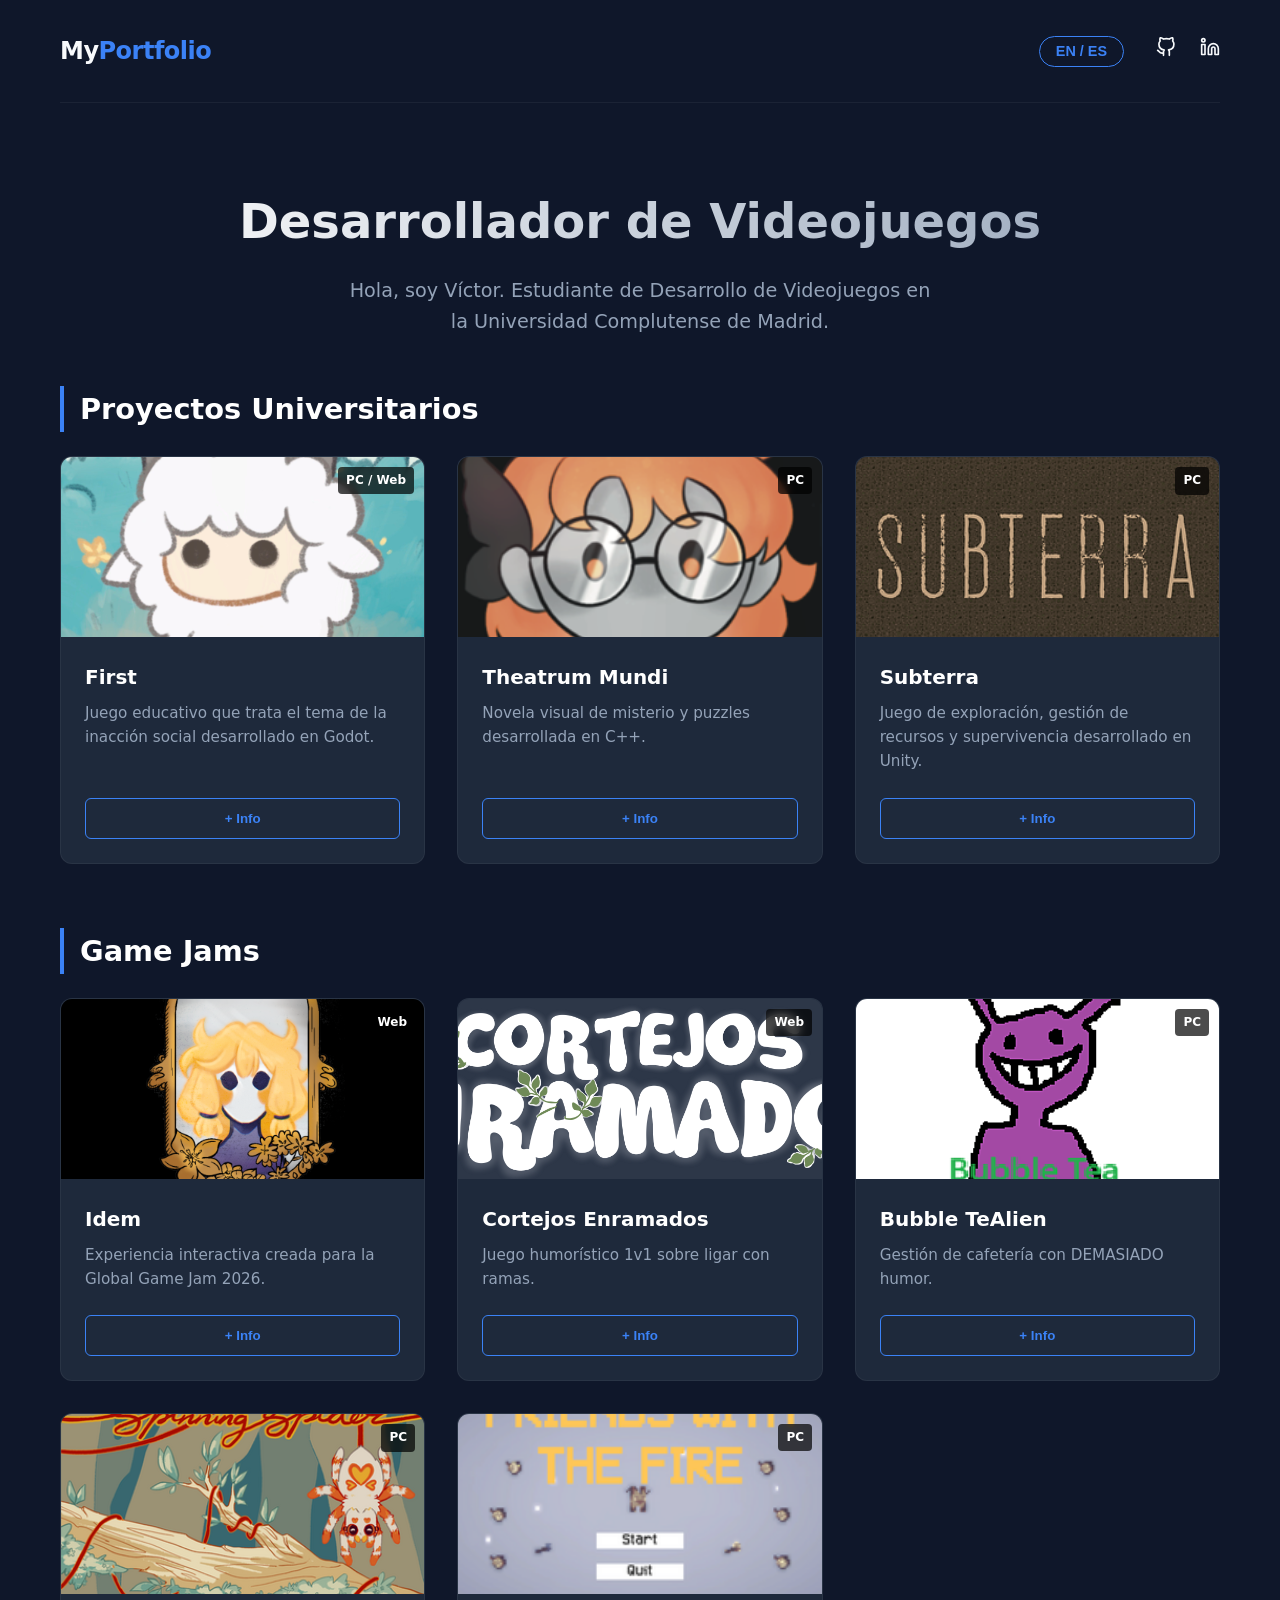
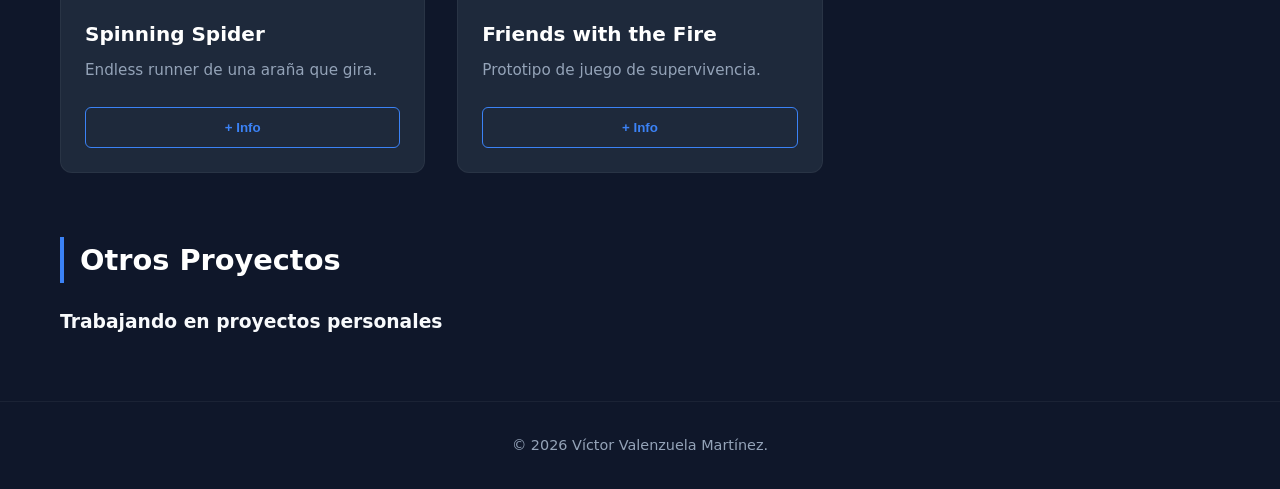
==== index.html @ 252f346c "Añadido Idem" ====
<!DOCTYPE html>
<html lang="es">
  <head>
    <meta charset="UTF-8" />
    <meta name="viewport" content="width=device-width, initial-scale=1.0" />
    <title>DevPortfolio | Mis Videojuegos</title>

    <link rel="stylesheet" href="style.css" />
  </head>
  <body>
    <div class="container">
      <!--Header-->
      <header>
        <div class="logo">My<span>Portfolio</span></div>
        <div class="header-actions">
          <button id="lang-toggle" class="lang-btn">
            <span class="lang-es">EN / <strong>ES</strong></span>
            <span class="lang-en hidden"><strong>EN</strong> / ES</span>
          </button>
          <nav class="social-links">
            <a
              href="https://github.com/imVictorVM"
              aria-label="GitHub"
              target="_blank"
            >
              <svg class="icon" viewBox="0 0 24 24">
                <path
                  d="M9 19c-5 1.5-5-2.5-7-3m14 6v-3.87a3.37 3.37 0 0 0-.94-2.61c3.14-.35 6.44-1.54 6.44-7A5.44 5.44 0 0 0 20 4.77 5.07 5.07 0 0 0 19.91 1S18.73.65 16 2.48a13.38 13.38 0 0 0-7 0C6.27.65 5.09 1 5.09 1A5.07 5.07 0 0 0 5 4.77a5.44 5.44 0 0 0-1.5 3.78c0 5.42 3.3 6.61 6.44 7A3.37 3.37 0 0 0 9 18.13V22"
                ></path>
              </svg>
            </a>
            <a href="https://www.linkedin.com/in/victor-v-m" aria-label="LinkedIn" target="_blank">
              <svg class="icon" viewBox="0 0 24 24">
                <path
                  d="M16 8a6 6 0 0 1 6 6v7h-4v-7a2 2 0 0 0-2-2 2 2 0 0 0-2 2v7h-4v-7a6 6 0 0 1 6-6z"
                ></path>
                <rect x="2" y="9" width="4" height="12"></rect>
                <circle cx="4" cy="4" r="2"></circle>
              </svg>
            </a>
          </nav>
        </div>
      </header>

      <!--Intro Section-->
      <section class="intro">
        <h1 class="lang-es">Desarrollador de Videojuegos</h1>
        <h1 class="lang-en hidden">Videogame Developer</h1>
        <p class="lang-es">
          Hola, soy Víctor. Estudiante de Desarrollo de Videojuegos en la
          Universidad Complutense de Madrid.
        </p>
        <p class="lang-en hidden">
          Hi, I'm Victor. I'm a Game Development student at Complutense
          University of Madrid.
        </p>
      </section>

      <!--CATEGORÍA: PROYECTOS UNIVERSITARIOS-->
      <section class="category-section">
        <h2 class="section-title lang-es">Proyectos Universitarios</h2>
        <h2 class="section-title lang-en hidden">University Projects</h2>

        <div class="games-grid">
          <!--First-->
          <article class="game-card">
            <div
              class="game-image"
              style="background-image: url('img/First.png')"
            >
              <span class="platform-badge">PC / Web</span>
            </div>
            <div class="game-content">
              <h3 class="game-title">First</h3>
              <p class="game-short-desc lang-es">
                Juego educativo que trata el tema de la inacción social desarrollado en Godot.
              </p>
              <p class="game-short-desc lang-en hidden">
                Educational game that deals with the topic of social inaction developed in Godot.
              </p>

              <button class="details-btn" onclick="openModal(this)">
                <span class="lang-es">+ Info</span>
                <span class="lang-en hidden">+ Info</span>
              </button>

              <div class="hidden-data">
                <div class="data-desc-es">
                  Desarrollado para la asignatura optativa Juegos Serios del grado de desarrollo de videojuegos de la UCM.<br />
                  En este juego de simulación tendrás que tomar decisiones que afectarán a la historia, a los personajes que te rodean y a ti mismo.
                </div>
                <div class="data-desc-en">
                  Developed for the optional Serious Games course of the videogame development degree at UCM.<br />
                  In this simulation game, you'll have to make decisions that will affect the story, the characters around you and yourself.
                </div>
                <div class="data-role-es">
                  <strong>Mi Rol:</strong> Programación y desarrollo general del juego. Composición y producción de los temas musicales del juego.
                </div>
                <div class="data-role-en">
                  <strong>My Role:</strong> Programming and general game development. Composition and production of the game's musical themes.
                </div>
                <div class="data-tech">GDScript / Godot</div>
                <div class="data-link">https://imvictorvm.itch.io/first</div>
                <div class="data-img">img/First.png</div>
              </div>
            </div>
          </article>

          <!--Theatrum Mundi-->
          <article class="game-card">
            <div
              class="game-image"
              style="background-image: url('img/TheatrumMundi.png')"
            >
              <span class="platform-badge">PC</span>
            </div>
            <div class="game-content">
              <h3 class="game-title">Theatrum Mundi</h3>
              <p class="game-short-desc lang-es">
                Novela visual de misterio y puzzles desarrollada en C++.
              </p>
              <p class="game-short-desc lang-en hidden">
                Visual novel mystery and puzzle game developed in C++.
              </p>

              <button class="details-btn" onclick="openModal(this)">
                <span class="lang-es">+ Info</span>
                <span class="lang-en hidden">+ Info</span>
              </button>

              <div class="hidden-data">
                <div class="data-desc-es">
                  Desarrollado para la asignatura Proyecto 2 del grado de
                  desarrollo de videojuegos de la UCM.<br />
                  En este juego estilo novela visual tendrás que resolver
                  puzzles para descubrir la verdad detrás de posibles
                  asesinatos.
                </div>
                <div class="data-desc-en">
                  Developed for the Project 2 course of the videogame
                  development degree at UCM.<br />
                  In this visual novel-style game, you'll have to solve puzzles
                  to uncover the truth behind possible murders.
                </div>
                <div class="data-role-es">
                  <strong>Mi Rol:</strong> Participacion en el diseño del juego.
                  Desarrollo del tutorial e integración de puzzles en el juego.
                  Composición y producción de los temas musicales del menú
                  principal, la entresala y la tercera pantalla.
                </div>
                <div class="data-role-en">
                  <strong>My Role:</strong> Participation in game design.
                  Development of the tutorial and integration of puzzles into
                  the game. Composition and production of the musical themes for
                  the main menu, the foyer, and the third screen.
                </div>
                <div class="data-tech">C++ / SDL2</div>
                <div class="data-link">
                  https://imvictorvm.itch.io/theatrumundi
                </div>
                <div class="data-img">img/TheatrumMundi.png</div>
              </div>
            </div>
          </article>

          <!--Subterra-->
          <article class="game-card">
            <div
              class="game-image"
              style="background-image: url('img/Subterra.png')"
            >
              <span class="platform-badge">PC</span>
            </div>
            <div class="game-content">
              <h3 class="game-title">Subterra</h3>
              <p class="game-short-desc lang-es">
                Juego de exploración, gestión de recursos y supervivencia
                desarrollado en Unity.
              </p>
              <p class="game-short-desc lang-en hidden">
                Exploration, resource management and survival game developed in
                Unity.
              </p>

              <button class="details-btn" onclick="openModal(this)">
                <span class="lang-es">+ Info</span>
                <span class="lang-en hidden">+ Info</span>
              </button>

              <div class="hidden-data">
                <div class="data-desc-es">
                  Desarrollado para la asignatura Proyecto 1 del grado de
                  desarrollo de videojuegos de la UCM.<br />
                  En este juego de recolección de recursos y exploración
                  llevarás tu nave taladro hacia el centro del planeta, huyendo
                  de un peligroso micelio corrosivo.
                </div>
                <div class="data-desc-en">
                  Developed for the Project 1 course of the videogame
                  development degree at UCM.<br />
                  In this resource gathering and exploration game, you'll pilot
                  your drill ship to the planet's core, fleeing from a dangerous
                  corrosive mycelium.
                </div>
                <div class="data-role-es">
                  <strong>Mi Rol:</strong> Participacion en el diseño del juego.
                  Desarrollo de sistemas de trampas y sistema de UI. Escritura
                  de la historia. Composición y producción de los temas
                  musicales.
                </div>
                <div class="data-role-en">
                  <strong>My Role:</strong> Participation in game design.
                  Development of cheat systems and UI system. Story writing.
                  Composition and production of musical themes.
                </div>
                <div class="data-tech">C# / Unity</div>
                <div class="data-link">https://chichord.itch.io/subterra</div>
                <div class="data-img">img/Subterra.png</div>
              </div>
            </div>
          </article>
        </div>
      </section>

      <!--CATEGORÍA: GAME JAMS-->
      <section class="category-section">
        <h2 class="section-title lang-es">Game Jams</h2>
        <h2 class="section-title lang-en hidden">Game Jams</h2>

        <div class="games-grid">
          <!--Idem-->
          <article class="game-card">
            <div
              class="game-image"
              style="background-image: url('img/Idem.png')"
            >
              <span class="platform-badge">Web</span>
            </div>
            <div class="game-content">
              <h3 class="game-title">Idem</h3>
              <p class="game-short-desc lang-es">
                Experiencia interactiva creada para la Global Game Jam 2026.
              </p>
              <p class="game-short-desc lang-en hidden">
                Interactive experience created for the Global Game Jam 2026.
              </p>
              <button class="details-btn" onclick="openModal(this)">
                <span class="lang-es">+ Info</span>
                <span class="lang-en hidden">+ Info</span>
              </button>

              <div class="hidden-data">
                <div class="data-desc-es">
                  Juego desarrollado para la Global Game Jam 2026.<br />
                  Tema: Máscaras.<br />
                  Explora el tren. Conoce a los pasajeros. Descifra los mensajes. Aprende sobre ti.
                </div>
                <div class="data-desc-en">
                  Game developed for the Global Game Jam 2026.<br />
                  Theme: Masks.<br />
                  Explore the train. Meet the passengers. Decipher the messages. Learn about yourself.
                </div>
                <div class="data-role-es">
                  <strong>Mi Rol:</strong> Participación en el diseño del juego. Desarrollo de sistemas de movimiento entre vagones e interacción con objetos. Composición y producción de los temas musicales.
                </div>
                <div class="data-role-en">
                  <strong>My Role:</strong> Participation in game design. Development of movement systems between wagons and object interaction. Composition and production of musical themes.
                </div>
                <div class="data-tech">GDScript / Godot</div>
                <div class="data-link">
                  https://imvictorvm.itch.io/idem
                </div>
                <div class="data-img">img/Idem.png</div>
              </div>
            </div>
          </article>

          <!--Cortejos Enramados-->
          <article class="game-card">
            <div
              class="game-image"
              style="background-image: url('img/CortejosEnramados.png')"
            >
              <span class="platform-badge">Web</span>
            </div>
            <div class="game-content">
              <h3 class="game-title">Cortejos Enramados</h3>
              <p class="game-short-desc lang-es">
                Juego humorístico 1v1 sobre ligar con ramas.
              </p>
              <p class="game-short-desc lang-en hidden">
                Humorous 1v1 game about flirting with branches.
              </p>
              <button class="details-btn" onclick="openModal(this)">
                <span class="lang-es">+ Info</span>
                <span class="lang-en hidden">+ Info</span>
              </button>

              <div class="hidden-data">
                <div class="data-desc-es">
                  Juego desarrollado para la ComJamOn 2025.<br />
                  Tema: Ramas.<br />
                  En este humorístico 1v1 sobre ligar con ramas de árboles,
                  deberás pelear con un amigo para conquistar a distintas ramas
                  y quizás lograr que se transformen en ninfas.
                </div>
                <div class="data-desc-en">
                  Game developed for ComJamOn 2025.<br />
                  Theme: Branches.<br />
                  In this humorous 1v1 game about flirting with tree branches,
                  you'll have to fight with a friend to win over different
                  branches and maybe even transform them into nymphs.
                </div>
                <div class="data-role-es">
                  <strong>Mi Rol:</strong> Participacion en el diseño del juego.
                  Participación en el desarrollo de sistemas de diálogo.
                  Participación en la escritura de diálogos. Composición y
                  producción de los temas musicales.
                </div>
                <div class="data-role-en">
                  <strong>My Role:</strong> Participation in game design.
                  Participation in the development of dialogue systems.
                  Participation in dialogue writing. Composition and production
                  of musical themes.
                </div>
                <div class="data-tech">JavaScript / Phaser</div>
                <div class="data-link">
                  https://imvictorvm.itch.io/cortejosenramados
                </div>
                <div class="data-img">img/CortejosEnramados.png</div>
              </div>
            </div>
          </article>

          <!--Bubble TeAlien-->
          <article class="game-card">
            <div
              class="game-image"
              style="background-image: url('img/BubbleTeAlien.png')"
            >
              <span class="platform-badge">PC</span>
            </div>
            <div class="game-content">
              <h3 class="game-title">Bubble TeAlien</h3>
              <p class="game-short-desc lang-es">
                Gestión de cafetería con DEMASIADO humor.
              </p>
              <p class="game-short-desc lang-en hidden">
                Coffee shop management with TOO MUCH humor.
              </p>
              <button class="details-btn" onclick="openModal(this)">
                <span class="lang-es">+ Info</span>
                <span class="lang-en hidden">+ Info</span>
              </button>
              <div class="hidden-data">
                <div class="data-desc-es">
                  Juego desarrollado para la Global Game Jam 2025.<br />
                  Tema: Burbujas.<br />
                  Gestiona una cafetería que roza lo absurdo atendiendo a
                  personas normales y evitando vender café a extraterrestres
                  disparándoles con, ¿leche...?.
                </div>
                <div class="data-desc-en">
                  Game developed for the Global Game Jam 2025.<br />
                  Theme: Bubbles.<br />
                  Manage a coffee shop that borders on the absurd, serving
                  normal people and avoiding selling coffee to aliens by
                  shooting them with, milk...?
                </div>
                <div class="data-role-es">
                  <strong>Mi Rol:</strong> Participacion en el diseño del juego.
                  Modelado del escenario. Participación en la escritura de
                  diálogos. Composición y producción de los temas musicales.
                </div>
                <div class="data-role-en">
                  <strong>My Role:</strong> Participation in game design.
                  Scenario modeling. Participation in dialogue writing.
                  Composition and production of musical themes.
                </div>
                <div class="data-tech">C# / Unity</div>
                <div class="data-link">
                  https://deleitaditos.itch.io/bubble-tealien
                </div>
                <div class="data-img">img/BubbleTeAlien.png</div>
              </div>
            </div>
          </article>

          <!--Spinning Spider-->
          <article class="game-card">
            <div
              class="game-image"
              style="background-image: url('img/SpinningSpider.png')"
            >
              <span class="platform-badge">PC</span>
            </div>
            <div class="game-content">
              <h3 class="game-title">Spinning Spider</h3>
              <p class="game-short-desc lang-es">
                Endless runner de una araña que gira.
              </p>
              <p class="game-short-desc lang-en hidden">
                Endless runner of a spinning spider.
              </p>
              <button class="details-btn" onclick="openModal(this)">
                <span class="lang-es">+ Info</span>
                <span class="lang-en hidden">+ Info</span>
              </button>
              <div class="hidden-data">
                <div class="data-desc-es">
                  Juego desarrollado para la ComJamOn 2024.<br />
                  Tema: Líneas rojas.<br />
                  Ayuda a la araña Patraña a sobrevivir en el bosque con la
                  ayuda de su amigo Facundo el caracol, girando mucho para
                  evitar a los enemigos.
                </div>
                <div class="data-desc-en">
                  Game developed for the ComJamOn 2024.<br />
                  Theme: Red Lines.<br />
                  Help Patraña the spider survive in the forest with the help of
                  her friend Facundo the snail, spinning a lot to avoid enemies.
                </div>
                <div class="data-role-es">
                  <strong>Mi Rol:</strong> Participacion en el diseño del juego.
                  Participación en el desarrollo de habilidades y mejoras.
                  Desarrollo de los sistemas de UI.
                </div>
                <div class="data-role-en">
                  <strong>My Role:</strong> Participation in game design.
                  Participation in skill development and power ups. UI system
                  development.
                </div>
                <div class="data-tech">C# / Unity</div>
                <div class="data-link">
                  https://diegocaballero.itch.io/spinning-spider
                </div>
                <div class="data-img">img/SpinningSpider.png</div>
              </div>
            </div>
          </article>

          <!--Friends with the fire-->
          <article class="game-card">
            <div
              class="game-image"
              style="background-image: url('img/FriendsWithTheFire.png')"
            >
              <span class="platform-badge">PC</span>
            </div>
            <div class="game-content">
              <h3 class="game-title">Friends with the Fire</h3>
              <p class="game-short-desc lang-es">
                Prototipo de juego de supervivencia.
              </p>
              <p class="game-short-desc lang-en hidden">
                Survival game prototype.
              </p>
              <button class="details-btn" onclick="openModal(this)">
                <span class="lang-es">+ Info</span>
                <span class="lang-en hidden">+ Info</span>
              </button>
              <div class="hidden-data">
                <div class="data-desc-es">
                  Juego desarrollado para la Cozy Winter Jam 2023.<br />
                  Tema: Mejor juntos.<br />
                  En un bosque oscuro, un pequeño tronco lucha contra sus
                  agresores, los grandes y aterradores árboles, Usando el fuego
                  para defenderse.
                </div>
                <div class="data-desc-en">
                  Game developed for the Cozy Winter Jam 2023.<br />
                  Theme: Better Together.<br />
                  n a dark forest, a small tree trunk fights against its
                  aggressors, the large and terrifying trees, using fire to
                  defend itself.
                </div>
                <div class="data-role-es">
                  <strong>Mi Rol:</strong> Participacion en el diseño del juego.
                  Participación en el desarrollo de sistemas de movimiento.
                  Desarrollo de los sistemas de UI. Participación en el arte del
                  juego y animaciones.
                </div>
                <div class="data-role-en">
                  <strong>My Role:</strong> Participation in game design.
                  Participation in the development of movement systems.
                  Development of UI systems. Participation in game art and
                  animations.
                </div>
                <div class="data-tech">C# / Unity</div>
                <div class="data-link">
                  https://ikerjum.itch.io/friends-with-the-fire
                </div>
                <div class="data-img">img/FriendsWithTheFire.png</div>
              </div>
            </div>
          </article>
        </div>
      </section>

      <!--CATEGORÍA: OTROS-->
      <section class="category-section">
        <h2 class="section-title lang-es">Otros Proyectos</h2>
        <h2 class="section-title lang-en hidden">Other Projects</h2>
        <h3 class="coming-soon lang-es">Trabajando en proyectos personales</h3>
        <h3 class="coming-soon lang-en hidden">Working on personal projects</h3>
      </section>
    </div>

    <footer>
      <p>
        &copy; <span id="year"></span> Víctor Valenzuela Martínez.
      </p>
    </footer>

    <!--MODAL / Ventana Flotante-->
    <div id="project-modal" class="modal-overlay" onclick="closeModal(event)">
      <div class="modal-content">
        <button class="close-modal" onclick="closeModal(event)">&times;</button>
        <div class="modal-header">
          <img src="" alt="Game Image" id="modal-img" />
          <span id="modal-tech" class="modal-tech-badge">Engine</span>
        </div>
        <div class="modal-body">
          <h2 id="modal-title">Titulo Juego</h2>
          <div class="modal-info-block">
            <p id="modal-desc" class="modal-description">Descripción...</p>
          </div>
          <div class="modal-info-block role-block">
            <p id="modal-role" class="modal-role">Rol...</p>
          </div>
          <a
            href="#"
            id="modal-link"
            class="download-btn modal-action-btn"
            target="_blank"
          >
            <svg class="icon" viewBox="0 0 24 24">
              <path d="M21 15v4a2 2 0 0 1-2 2H5a2 2 0 0 1-2-2v-4"></path>
              <polyline points="7 10 12 15 17 10"></polyline>
              <line x1="12" y1="15" x2="12" y2="3"></line>
            </svg>
            <span class="lang-es">Jugar / Descargar</span>
            <span class="lang-en hidden">Play / Download</span>
          </a>
        </div>
      </div>
    </div>

    <script src="script.js"></script>
  </body>
</html>
---- style.css ----
:root {
  --bg-color: #0f172a;
  --card-bg: #1e293b;
  --text-primary: #f8fafc;
  --text-secondary: #94a3b8;
  --accent: #3b82f6;
  --accent-hover: #2563eb;
  --font-main: "Segoe UI", system-ui, -apple-system, sans-serif;
}

* {
  margin: 0;
  padding: 0;
  box-sizing: border-box;
}

body {
  font-family: var(--font-main);
  background-color: var(--bg-color);
  color: var(--text-primary);
  line-height: 1.6;
  transition: background-color 0.3s;
}

a {
  text-decoration: none;
  color: inherit;
  transition: 0.3s ease;
}
ul {
  list-style: none;
}


.hidden {
  display: none !important;
}
.hidden-data {
  display: none;
} 

/*LAYOUT*/
.container {
  max-width: 1200px;
  margin: 0 auto;
  padding: 0 20px;
}

/*HEADER*/
header {
  padding: 2rem 0;
  display: flex;
  justify-content: space-between;
  align-items: center;
  border-bottom: 1px solid rgba(255, 255, 255, 0.05);
}

.logo {
  font-size: 1.5rem;
  font-weight: 700;
  letter-spacing: -0.5px;
}

.logo span {
  color: var(--accent);
}

.header-actions {
  display: flex;
  align-items: center;
  gap: 2rem;
}

.social-links {
  display: flex;
  gap: 1.5rem;
}

.social-links a:hover {
  color: var(--accent);
}

.lang-btn {
  background: transparent;
  border: 1px solid var(--accent);
  color: var(--accent);
  padding: 0.4rem 1rem;
  border-radius: 20px;
  cursor: pointer;
  font-weight: 600;
  font-size: 0.9rem;
  transition: 0.3s;
  display: flex;
  align-items: center;
  gap: 5px;
}

.lang-btn:hover {
  background: var(--accent);
  color: white;
}

/*INTRO*/
.intro {
  text-align: center;
  padding: 5rem 0 3rem;
}

.intro h1 {
  font-size: 3rem;
  margin-bottom: 1rem;
  background: linear-gradient(to right, #fff, #94a3b8);
  -webkit-background-clip: text;
  -webkit-text-fill-color: transparent;
}

.intro p {
  color: var(--text-secondary);
  font-size: 1.2rem;
  max-width: 600px;
  margin: 0 auto;
}

/*SECCIONES Y GRID*/
.category-section {
  margin-bottom: 4rem;
}

.section-title {
  font-size: 1.8rem;
  margin-bottom: 1.5rem;
  border-left: 4px solid var(--accent);
  padding-left: 1rem;
  color: #fff;
}

.games-grid {
  display: grid;
  grid-template-columns: repeat(auto-fill, minmax(300px, 1fr));
  gap: 2rem;
}

/*CARD*/
.game-card {
  background-color: var(--card-bg);
  border-radius: 12px;
  overflow: hidden;
  border: 1px solid rgba(255, 255, 255, 0.05);
  transition: transform 0.3s ease, box-shadow 0.3s ease;
  display: flex;
  flex-direction: column;
}

.game-card:hover {
  transform: translateY(-5px);
  box-shadow: 0 10px 20px rgba(0, 0, 0, 0.3);
  border-color: var(--accent);
}

.game-image {
  width: 100%;
  height: 180px;
  object-fit: cover;
  background: #2d3748;
  position: relative;
  background-size: cover;
  background-position: center;
}

.platform-badge {
  position: absolute;
  top: 10px;
  right: 10px;
  background: rgba(0, 0, 0, 0.7);
  color: white;
  padding: 4px 8px;
  border-radius: 4px;
  font-size: 0.75rem;
  font-weight: bold;
  backdrop-filter: blur(4px);
}

.game-content {
  padding: 1.5rem;
  flex-grow: 1;
  display: flex;
  flex-direction: column;
}

.game-title {
  font-size: 1.25rem;
  margin-bottom: 0.5rem;
  color: #fff;
}

.game-short-desc {
  color: var(--text-secondary);
  font-size: 0.95rem;
  margin-bottom: 1.5rem;
  flex-grow: 1;
}

.details-btn {
  display: inline-flex;
  align-items: center;
  justify-content: center;
  width: 100%;
  padding: 0.75rem;
  background-color: transparent;
  color: var(--accent);
  border: 1px solid var(--accent);
  border-radius: 6px;
  font-weight: 600;
  cursor: pointer;
  transition: all 0.2s;
}

.details-btn:hover {
  background-color: var(--accent);
  color: white;
}

/*FOOTER*/
footer {
  text-align: center;
  padding: 2rem;
  color: var(--text-secondary);
  border-top: 1px solid rgba(255, 255, 255, 0.05);
  font-size: 0.9rem;
}

.icon {
  width: 20px;
  height: 20px;
  stroke: currentColor;
  stroke-width: 2;
  fill: none;
  stroke-linecap: round;
  stroke-linejoin: round;
}

/*ESTILOS DEL MODAL / VENTANA FLOTANTE*/
.modal-overlay {
  position: fixed;
  top: 0;
  left: 0;
  width: 100%;
  height: 100%;
  background: rgba(0, 0, 0, 0.8);
  backdrop-filter: blur(5px);
  z-index: 1000;
  display: none;
  justify-content: center;
  align-items: center;
  padding: 20px;
  opacity: 0;
  transition: opacity 0.3s ease;
}

.modal-overlay.active {
  display: flex;
  opacity: 1;
}

.modal-content {
  background: var(--card-bg);
  width: 100%;
  max-width: 700px;
  border-radius: 16px;
  overflow: hidden;
  position: relative;
  border: 1px solid rgba(255, 255, 255, 0.1);
  box-shadow: 0 25px 50px -12px rgba(0, 0, 0, 0.5);
  transform: scale(0.9);
  transition: transform 0.3s ease;
  max-height: 90vh;
  overflow-y: auto;
}

.modal-overlay.active .modal-content {
  transform: scale(1);
}

.close-modal {
  position: absolute;
  top: 15px;
  right: 15px;
  background: rgba(0, 0, 0, 0.5);
  color: white;
  border: none;
  width: 32px;
  height: 32px;
  border-radius: 50%;
  font-size: 1.5rem;
  cursor: pointer;
  z-index: 10;
  display: flex;
  align-items: center;
  justify-content: center;
  line-height: 1;
}

.close-modal:hover {
  background: var(--accent);
}

.modal-header {
  position: relative;
  height: 250px;
}

.modal-header img {
  width: 100%;
  height: 100%;
  object-fit: cover;
}

.modal-tech-badge {
  position: absolute;
  bottom: 15px;
  left: 15px;
  background: var(--accent);
  color: white;
  padding: 5px 12px;
  border-radius: 20px;
  font-weight: bold;
  font-size: 0.85rem;
  box-shadow: 0 2px 4px rgba(0, 0, 0, 0.2);
}

.modal-body {
  padding: 2rem;
}

.modal-body h2 {
  font-size: 2rem;
  margin-bottom: 1.5rem;
  color: white;
}

.modal-info-block {
  margin-bottom: 1.5rem;
  padding-bottom: 1.5rem;
  border-bottom: 1px solid rgba(255, 255, 255, 0.1);
}

.modal-info-block:last-of-type {
  border-bottom: none;
}

.role-block {
  background: rgba(255, 255, 255, 0.03);
  padding: 1rem;
  border-radius: 8px;
  border-left: 4px solid var(--accent);
  border-bottom: none;
}

.download-btn.modal-action-btn {
  background-color: var(--accent);
  color: white;
  display: inline-flex;
  align-items: center;
  justify-content: center;
  gap: 0.5rem;
  width: 100%;
  padding: 1rem;
  border-radius: 8px;
  font-weight: bold;
  font-size: 1.1rem;
  margin-top: 1rem;
}

.download-btn.modal-action-btn:hover {
  background-color: var(--accent-hover);
}

@media (max-width: 768px) {
  .intro h1 {
    font-size: 2.2rem;
  }
  header {
    flex-direction: column;
    gap: 1rem;
  }
  .header-actions {
    flex-direction: column-reverse;
    gap: 1rem;
  }
  .modal-header {
    height: 180px;
  }
  .modal-body {
    padding: 1.5rem;
  }
  .modal-body h2 {
    font-size: 1.5rem;
  }
}
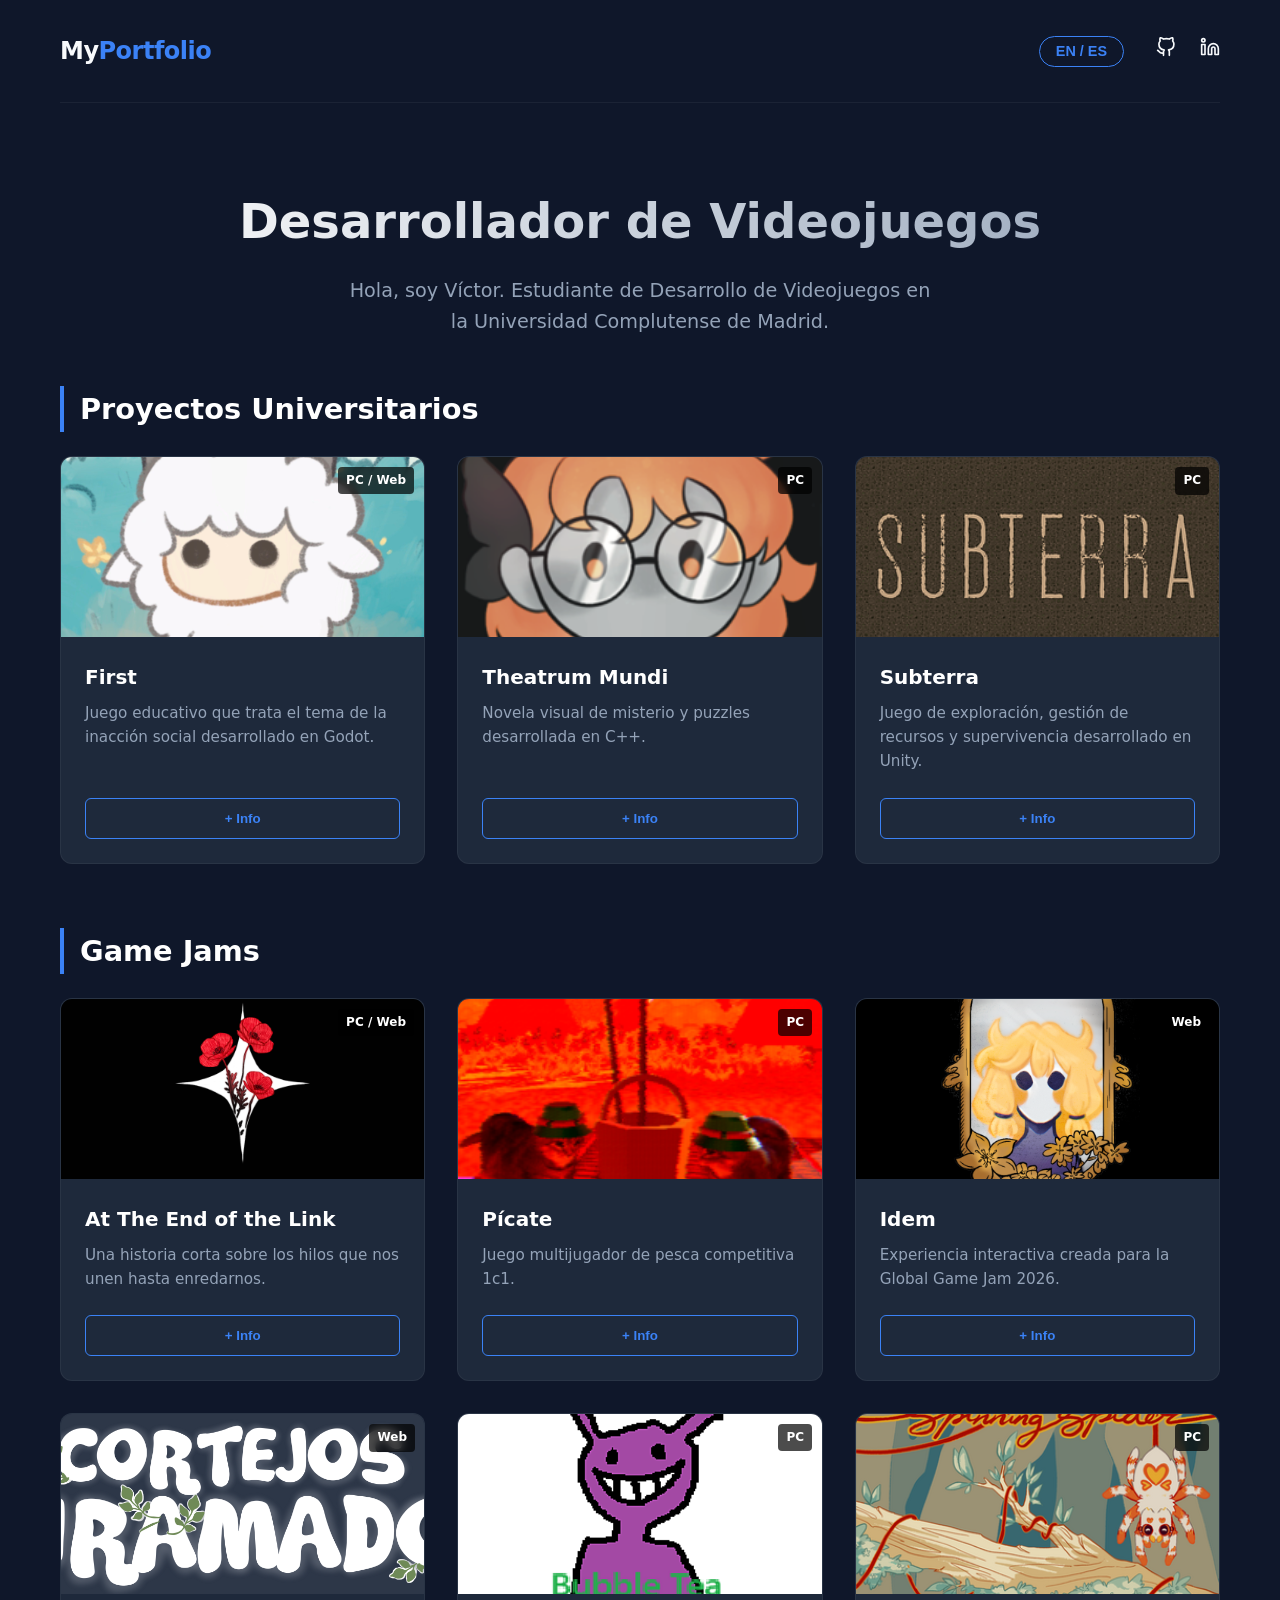
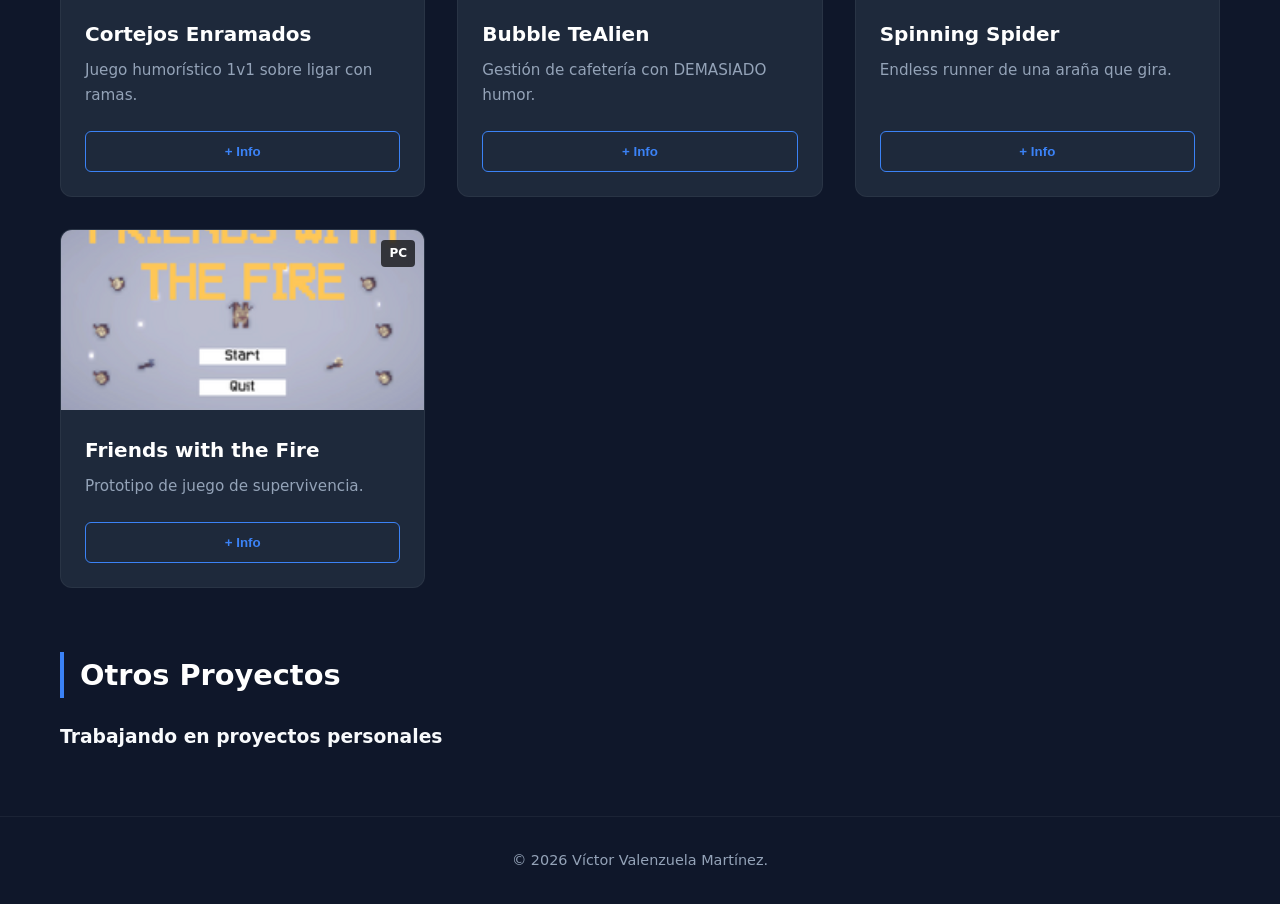
==== commit 274dea30: "Añadidos juegos de la ComJamOn2026" ====
--- a/index.html
+++ b/index.html
@@ -228,6 +228,102 @@
         <h2 class="section-title lang-en hidden">Game Jams</h2>
 
         <div class="games-grid">
+          <!--At The End of the Link-->
+          <article class="game-card">
+            <div
+              class="game-image"
+              style="background-image: url('img/AtTheEndOfTheLink.png')"
+            >
+              <span class="platform-badge"> PC / Web</span>
+            </div>
+            <div class="game-content">
+              <h3 class="game-title">At The End of the Link</h3>
+              <p class="game-short-desc lang-es">
+                Una historia corta sobre los hilos que nos unen hasta enredarnos.
+              </p>
+              <p class="game-short-desc lang-en hidden">
+                A short story about the threads that connect us until we become entangled.
+              </p>
+              <button class="details-btn" onclick="openModal(this)">
+                <span class="lang-es">+ Info</span>
+                <span class="lang-en hidden">+ Info</span>
+              </button>
+
+              <div class="hidden-data">
+                <div class="data-desc-es">
+                  Juego desarrollado para la ComJamOn 2026.<br />
+                  Tema: Strings.<br />
+                  Una novela visual corta con una historia profunda y emotiva.
+                </div>
+                <div class="data-desc-en">
+                  Game developed for ComJamOn 2026.<br />
+                  Theme: Strings.<br />
+                  A short visual novel with a deep and emotional story.
+                </div>
+                <div class="data-role-es">
+                  <strong>Mi Rol:</strong> Composición y producción de todos los temas musicales.
+                </div>
+                <div class="data-role-en">
+                  <strong>My Role:</strong> Composition and production of all musical themes.
+                </div>
+                <div class="data-tech">GDScript / Godot</div>
+                <div class="data-link">
+                  https://stardust-asher.itch.io/at-the-end-of-the-link
+                </div>
+                <div class="data-img">img/AtTheEndOfTheLink.png</div>
+              </div>
+            </div>
+          </article>
+
+          <!--Pícate-->
+          <article class="game-card">
+            <div
+              class="game-image"
+              style="background-image: url('img/Picate.png')"
+            >
+              <span class="platform-badge">PC</span>
+            </div>
+            <div class="game-content">
+              <h3 class="game-title">Pícate</h3>
+              <p class="game-short-desc lang-es">
+                Juego multijugador de pesca competitiva 1c1.
+              </p>
+              <p class="game-short-desc lang-en hidden">
+                Multiplayer 1v1 competitive fishing game.
+              </p>
+              <button class="details-btn" onclick="openModal(this)">
+                <span class="lang-es">+ Info</span>
+                <span class="lang-en hidden">+ Info</span>
+              </button>
+
+              <div class="hidden-data">
+                <div class="data-desc-es">
+                  Juego desarrollado para la ComJamOn 2026.<br />
+                  Tema: Strings.<br />
+                  Enfréntate a un amigo para ver quién es más rápido pulsando una secuencia de botones y consigue peces. 
+                  ¡El primero en llegar a 5 gana!
+                </div>
+                <div class="data-desc-en">
+                  Game developed for ComJamOn 2026.<br />
+                  Theme: Strings.<br />
+                  Compete with your friend to see who is faster at pressing a sequence of buttons and catch fish. 
+                  The first to reach 5 wins!
+                </div>
+                <div class="data-role-es">
+                  <strong>Mi Rol:</strong> Composición y producción de la música.
+                </div>
+                <div class="data-role-en">
+                  <strong>My Role:</strong> Music composition and production.
+                </div>
+                <div class="data-tech">GDScript / Godot</div>
+                <div class="data-link">
+                  https://imvictorvm.itch.io/picate
+                </div>
+                <div class="data-img">img/Picate.png</div>
+              </div>
+            </div>
+          </article>
+
           <!--Idem-->
           <article class="game-card">
             <div
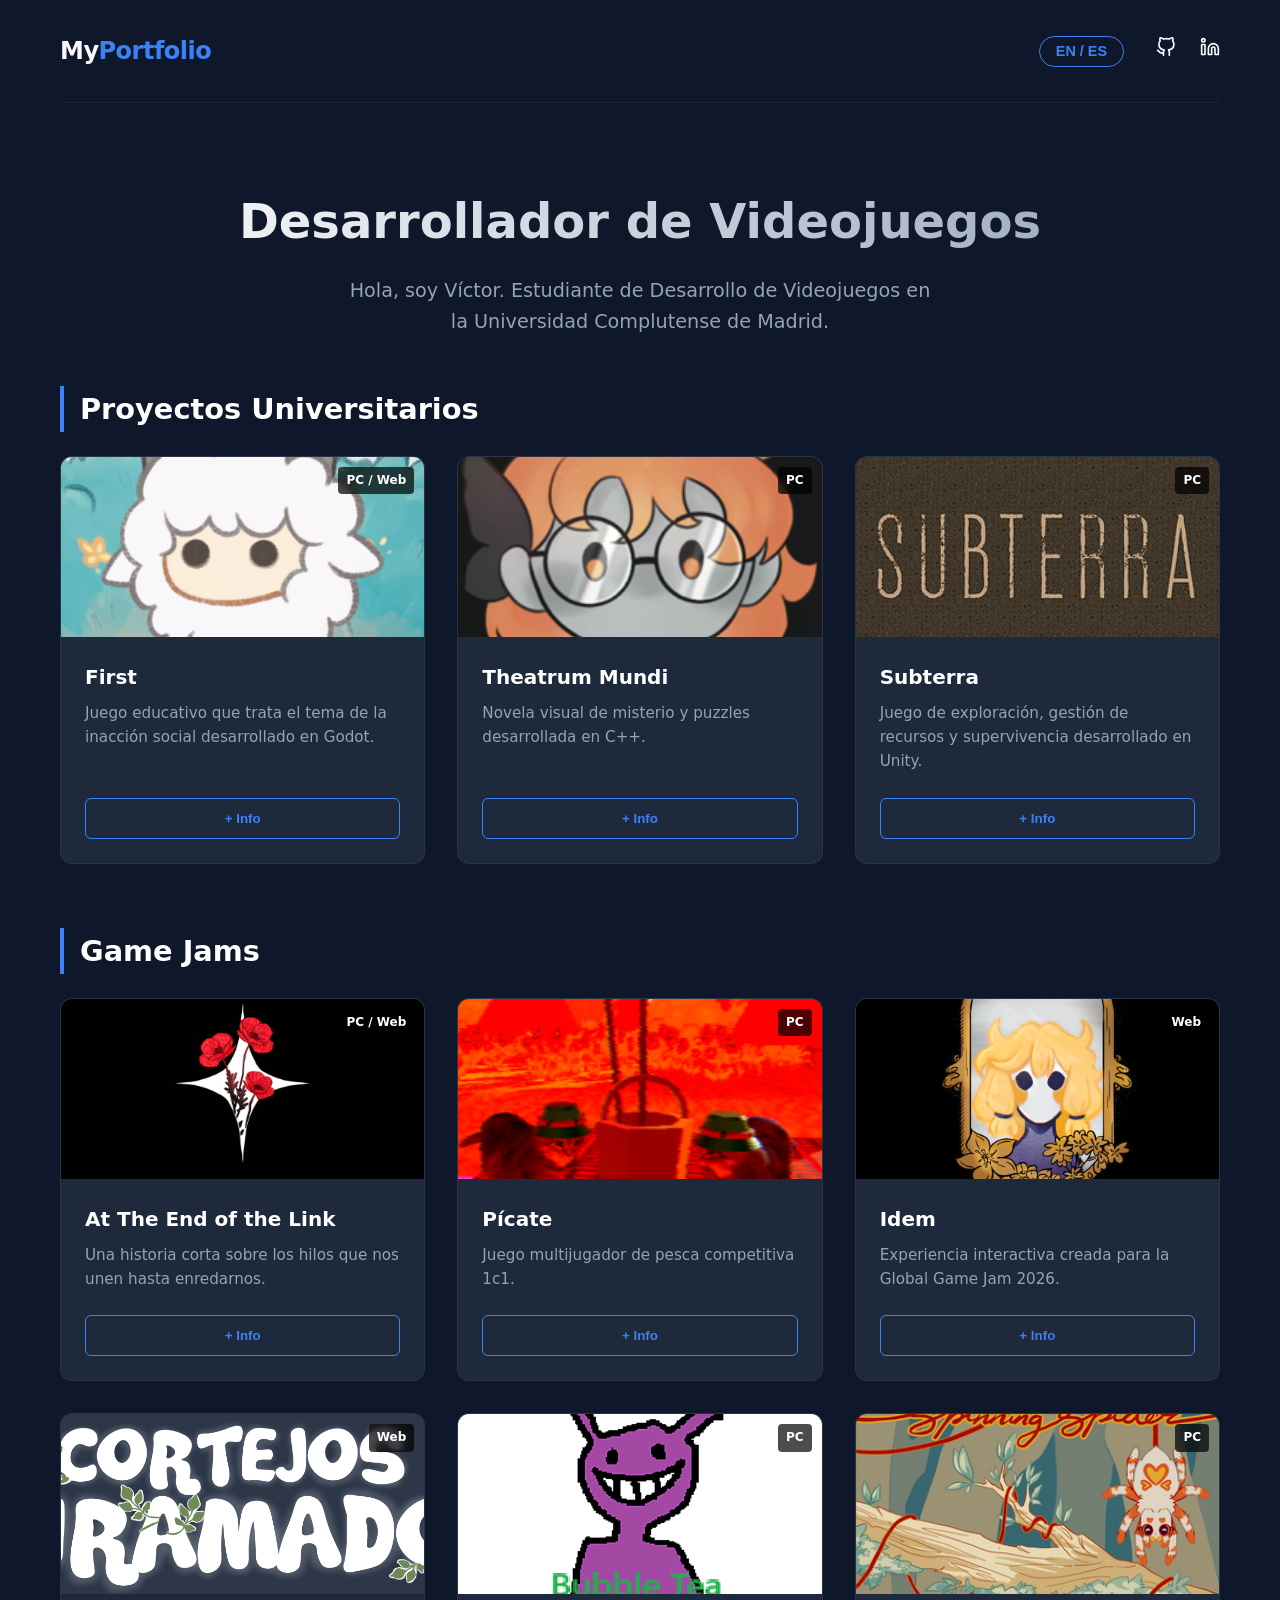
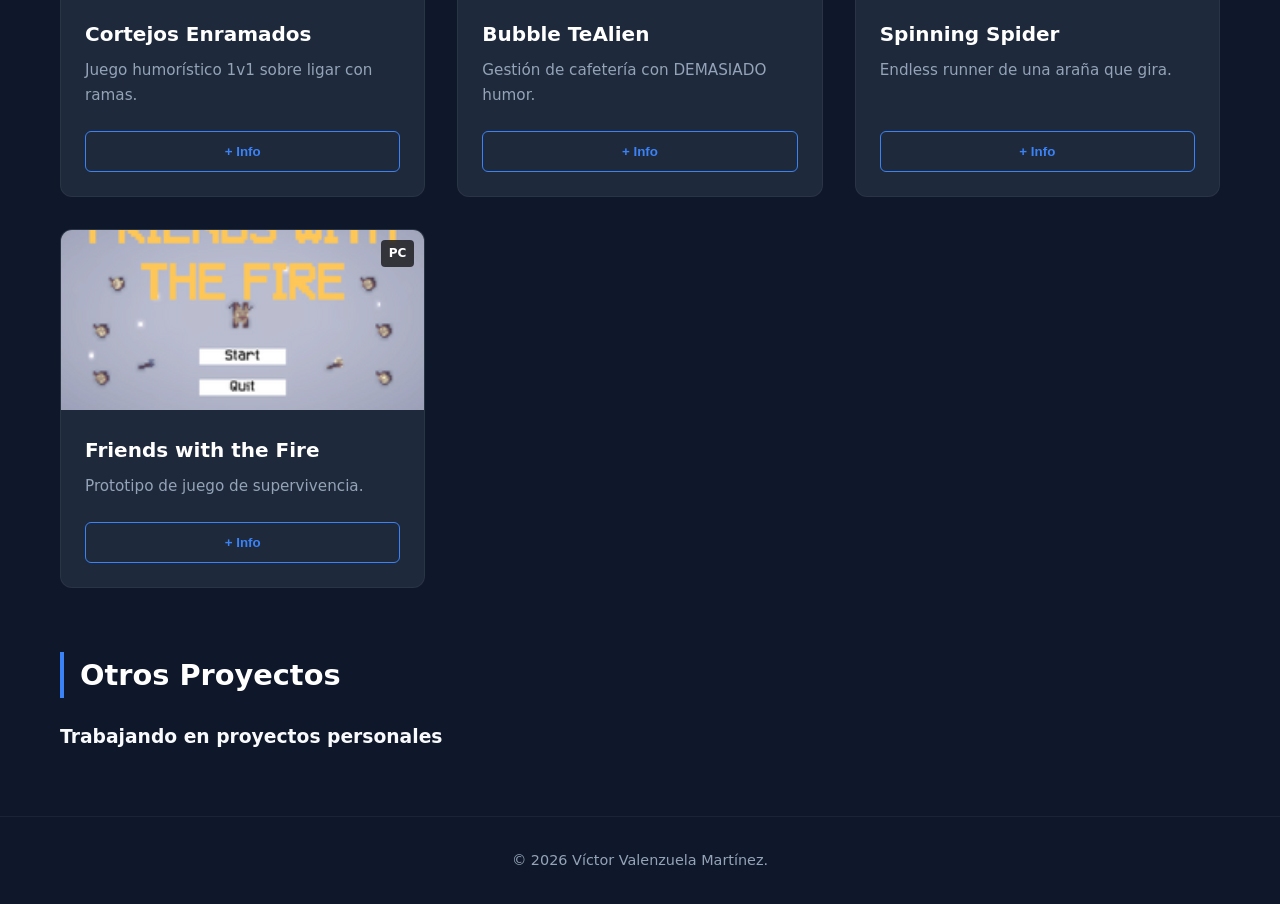
==== commit 1dbfb84a: "Añadidos los premios y menciones en los juegos de Jam" ====
--- a/index.html
+++ b/index.html
@@ -252,11 +252,13 @@
               <div class="hidden-data">
                 <div class="data-desc-es">
                   Juego desarrollado para la ComJamOn 2026.<br />
+                  Tercer puesto en la Jam. <br />
                   Tema: Strings.<br />
                   Una novela visual corta con una historia profunda y emotiva.
                 </div>
                 <div class="data-desc-en">
                   Game developed for ComJamOn 2026.<br />
+                  Third place in the Jam.<br />
                   Theme: Strings.<br />
                   A short visual novel with a deep and emotional story.
                 </div>
@@ -299,12 +301,16 @@
               <div class="hidden-data">
                 <div class="data-desc-es">
                   Juego desarrollado para la ComJamOn 2026.<br />
+                  Ganador a las mención a mejor multijugador.<br />
+                  Ganador del mejor juego votado por el público.<br />
                   Tema: Strings.<br />
                   Enfréntate a un amigo para ver quién es más rápido pulsando una secuencia de botones y consigue peces. 
                   ¡El primero en llegar a 5 gana!
                 </div>
                 <div class="data-desc-en">
                   Game developed for ComJamOn 2026.<br />
+                  Winner of the best multiplayer mention.<br />
+                  Winner of the best game voted by the public.<br />
                   Theme: Strings.<br />
                   Compete with your friend to see who is faster at pressing a sequence of buttons and catch fish. 
                   The first to reach 5 wins!
@@ -395,6 +401,7 @@
               <div class="hidden-data">
                 <div class="data-desc-es">
                   Juego desarrollado para la ComJamOn 2025.<br />
+                  Ganador de la mención a mejor arte.<br />
                   Tema: Ramas.<br />
                   En este humorístico 1v1 sobre ligar con ramas de árboles,
                   deberás pelear con un amigo para conquistar a distintas ramas
@@ -402,6 +409,7 @@
                 </div>
                 <div class="data-desc-en">
                   Game developed for ComJamOn 2025.<br />
+                  Winner of the best art mention.<br />
                   Theme: Branches.<br />
                   In this humorous 1v1 game about flirting with tree branches,
                   you'll have to fight with a friend to win over different
@@ -505,6 +513,7 @@
               <div class="hidden-data">
                 <div class="data-desc-es">
                   Juego desarrollado para la ComJamOn 2024.<br />
+                  Ganador del mejor juego votado por el público.<br />
                   Tema: Líneas rojas.<br />
                   Ayuda a la araña Patraña a sobrevivir en el bosque con la
                   ayuda de su amigo Facundo el caracol, girando mucho para
@@ -512,6 +521,7 @@
                 </div>
                 <div class="data-desc-en">
                   Game developed for the ComJamOn 2024.<br />
+                  Winner of the best game voted by the public.<br />
                   Theme: Red Lines.<br />
                   Help Patraña the spider survive in the forest with the help of
                   her friend Facundo the snail, spinning a lot to avoid enemies.
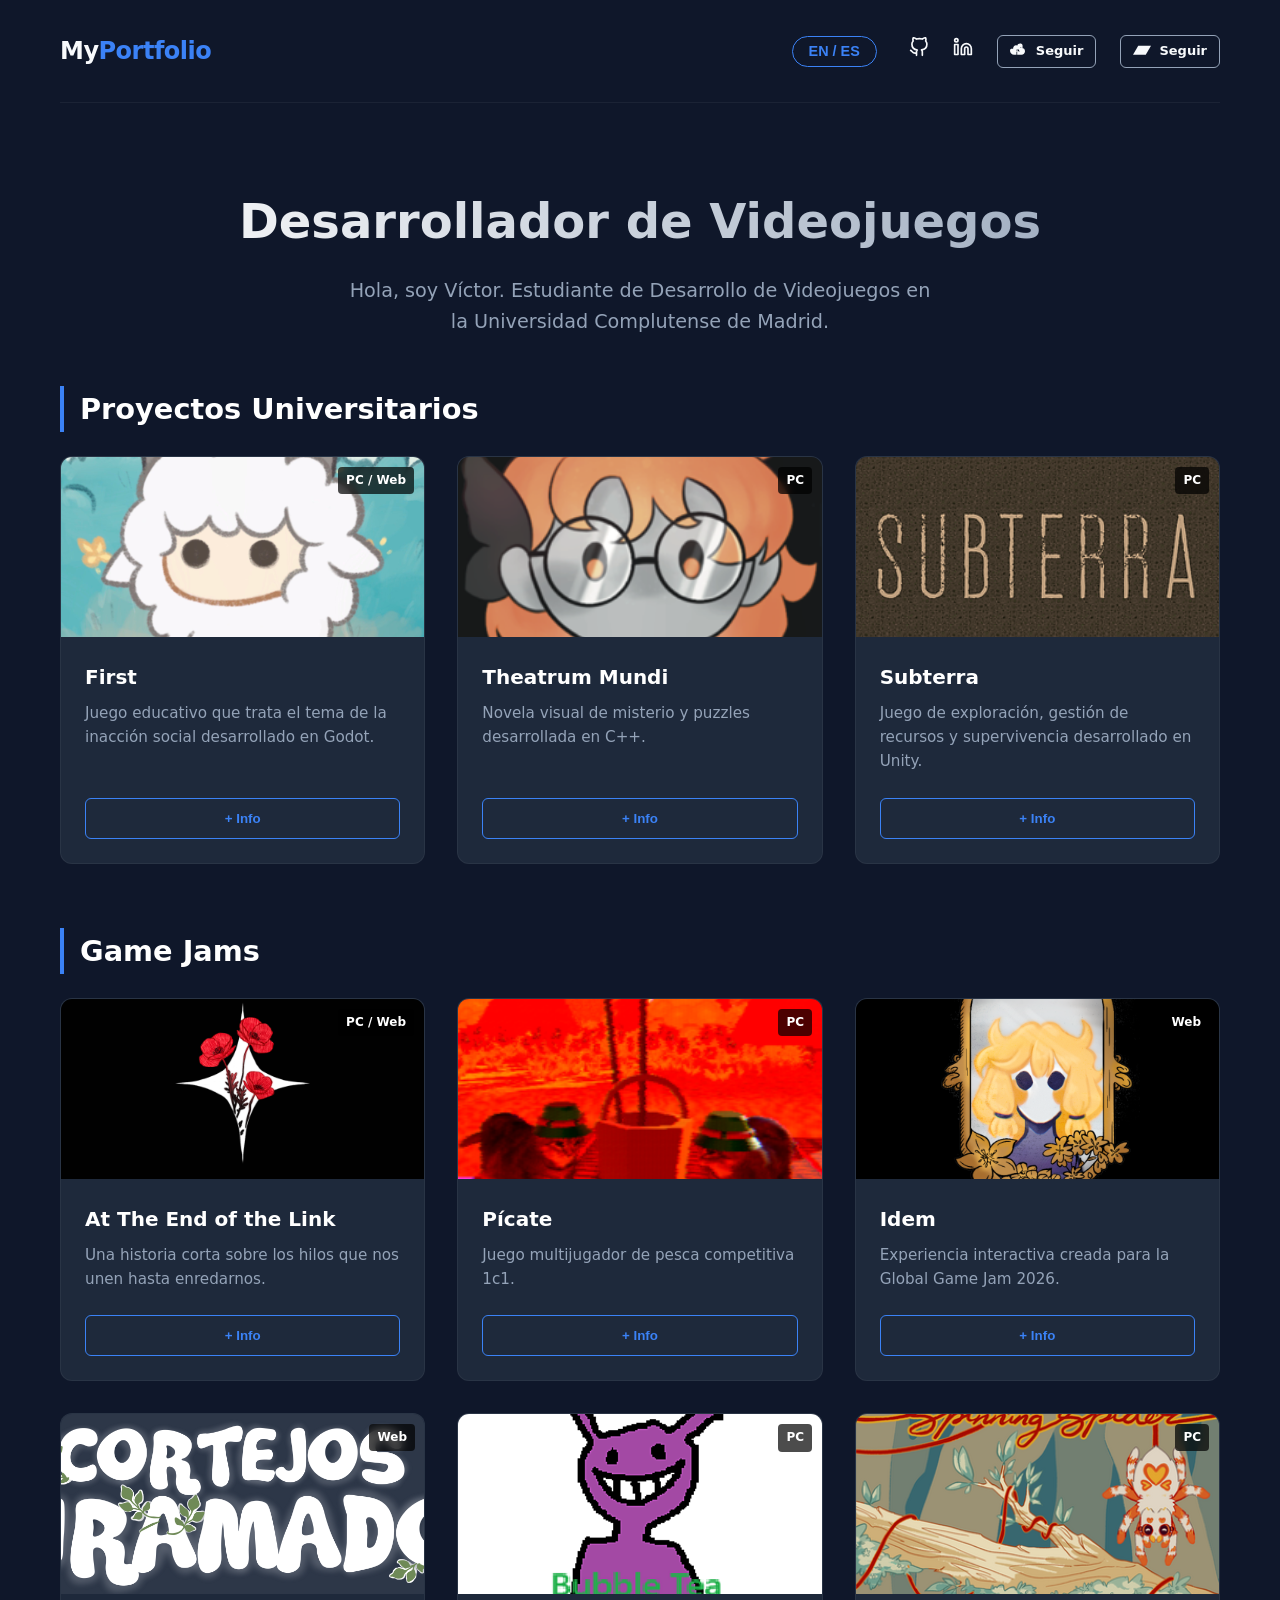
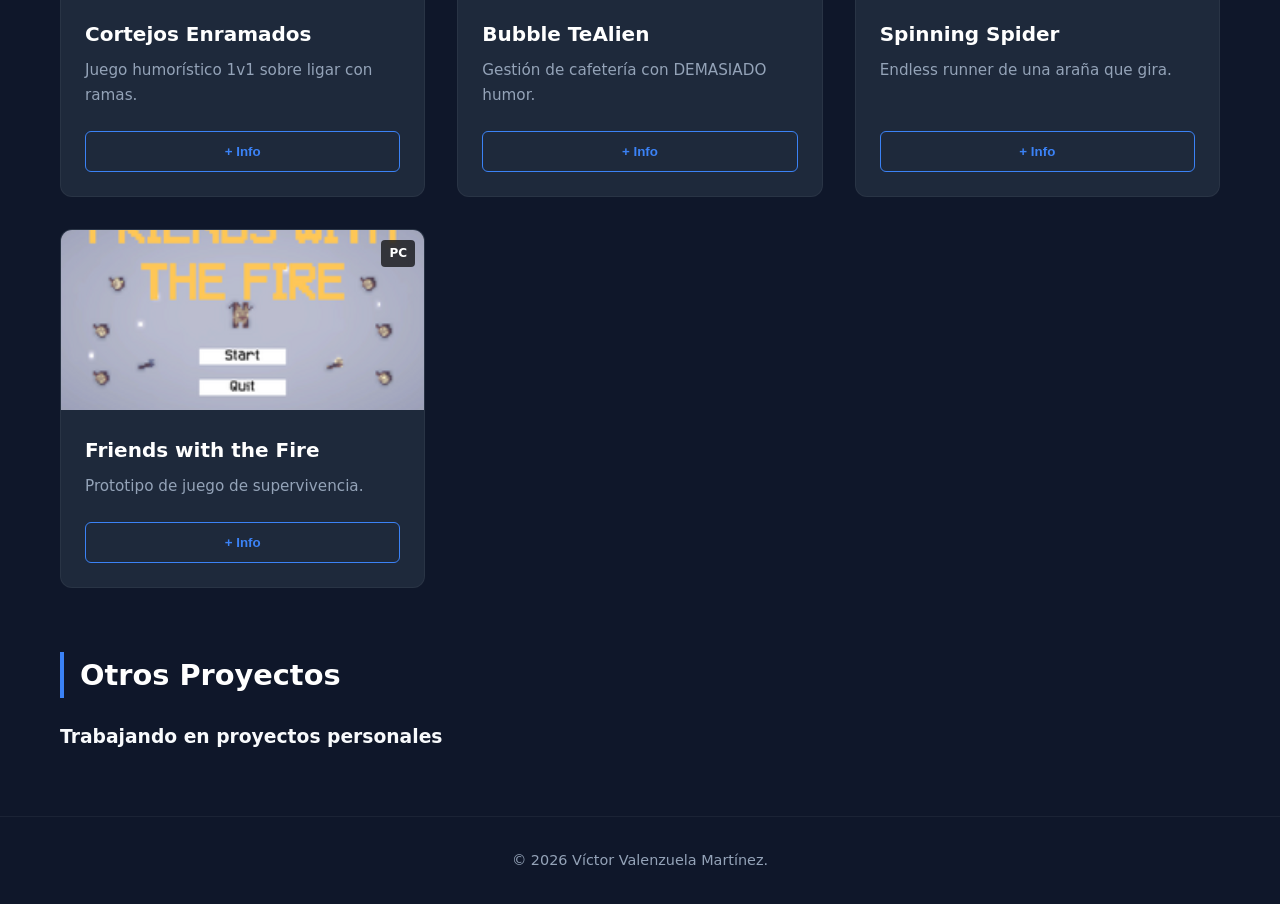
==== commit 4cac9807: "Actualización de plataformas de música para seguir" ====
--- a/index.html
+++ b/index.html
@@ -37,6 +37,30 @@
                 <rect x="2" y="9" width="4" height="12"></rect>
                 <circle cx="4" cy="4" r="2"></circle>
               </svg>
+            </a>
+            <a 
+              href="https://soundcloud.com/imvictorvm" 
+              class="custom-follow-btn" 
+              aria-label="SoundCloud" 
+              target="_blank"
+            >
+              <svg viewBox="0 0 24 24">
+                <path d="M11.81 12.18c-.28.17-.65.25-1.12.25H9.6v4.45h-1V10h2.17c.48 0 .84.08 1.1.23.26.15.39.38.39.69s-.14.54-.39.71c.21.05.37.15.48.29.11.14.16.32.16.54 0 .34-.14.61-.41.79zm-1.89-1.93h-1.01v1.39h1.01c.2 0 .34-.04.44-.11.09-.07.14-.19.14-.35 0-.16-.04-.27-.13-.34-.09-.07-.24-.11-.45-.11zm.34 2.76c.11-.08.17-.2.17-.38 0-.17-.06-.3-.17-.38-.11-.08-.27-.12-.48-.12h-1.12v1.01h1.12c.22-.01.38-.05.48-.13zm2.5-4h4V4.76c0-.52-.16-1.02-.45-1.46-.3-.45-.7-.81-1.19-1.06-.49-.26-1.03-.39-1.61-.39-.93 0-1.78.3-2.52.88-.73.58-1.22 1.34-1.44 2.27-.47-.36-1.01-.54-1.62-.54-1.03 0-1.92.36-2.65 1.09-.73.73-1.09 1.61-1.09 2.65v.79H2S.02 9.07.02 11.51c0 1.5.53 2.78 1.58 3.84 1.06 1.06 2.34 1.58 3.84 1.58h9.91c1.28 0 2.38-.45 3.29-1.36.91-.91 1.36-2.01 1.36-3.29 0-.61-.11-1.18-.34-1.74-.23-.55-.53-1.03-.92-1.43-.39-.39-.87-.7-1.43-.92-.55-.22-1.12-.34-1.74-.34h-1.36v-1.18h.68V7.83z"></path>
+              </svg>
+              <span class="lang-es">Seguir</span>
+              <span class="lang-en hidden">Follow</span>
+            </a>
+            <a 
+              href="https://imvictorvm.bandcamp.com" 
+              class="custom-follow-btn" 
+              aria-label="Bandcamp" 
+              target="_blank"
+            >
+              <svg viewBox="0 0 24 24">
+                <polygon points="0,17 7,5 24,5 17,17" />
+              </svg>
+              <span class="lang-es">Seguir</span>
+              <span class="lang-en hidden">Follow</span>
             </a>
           </nav>
         </div>
--- a/style.css
+++ b/style.css
@@ -74,10 +74,38 @@
 .social-links {
   display: flex;
   gap: 1.5rem;
+  align-items: center;
 }
 
 .social-links a:hover {
   color: var(--accent);
+}
+
+.custom-follow-btn {
+  display: inline-flex;
+  align-items: center;
+  height: 33px;
+  background-color: transparent;
+  color: var(--text-primary);
+  padding: 0 12px;
+  border-radius: 6px;
+  font-size: 13px;
+  font-weight: 600;
+  gap: 8px;
+  border: 1px solid var(--text-secondary);
+  transition: all 0.3s;
+}
+
+.custom-follow-btn:hover {
+  border-color: var(--accent);
+  color: var(--accent);
+}
+
+.custom-follow-btn svg {
+  width: 18px;
+  height: 18px;
+  fill: currentColor;
+  transition: fill 0.3s;
 }
 
 .lang-btn {
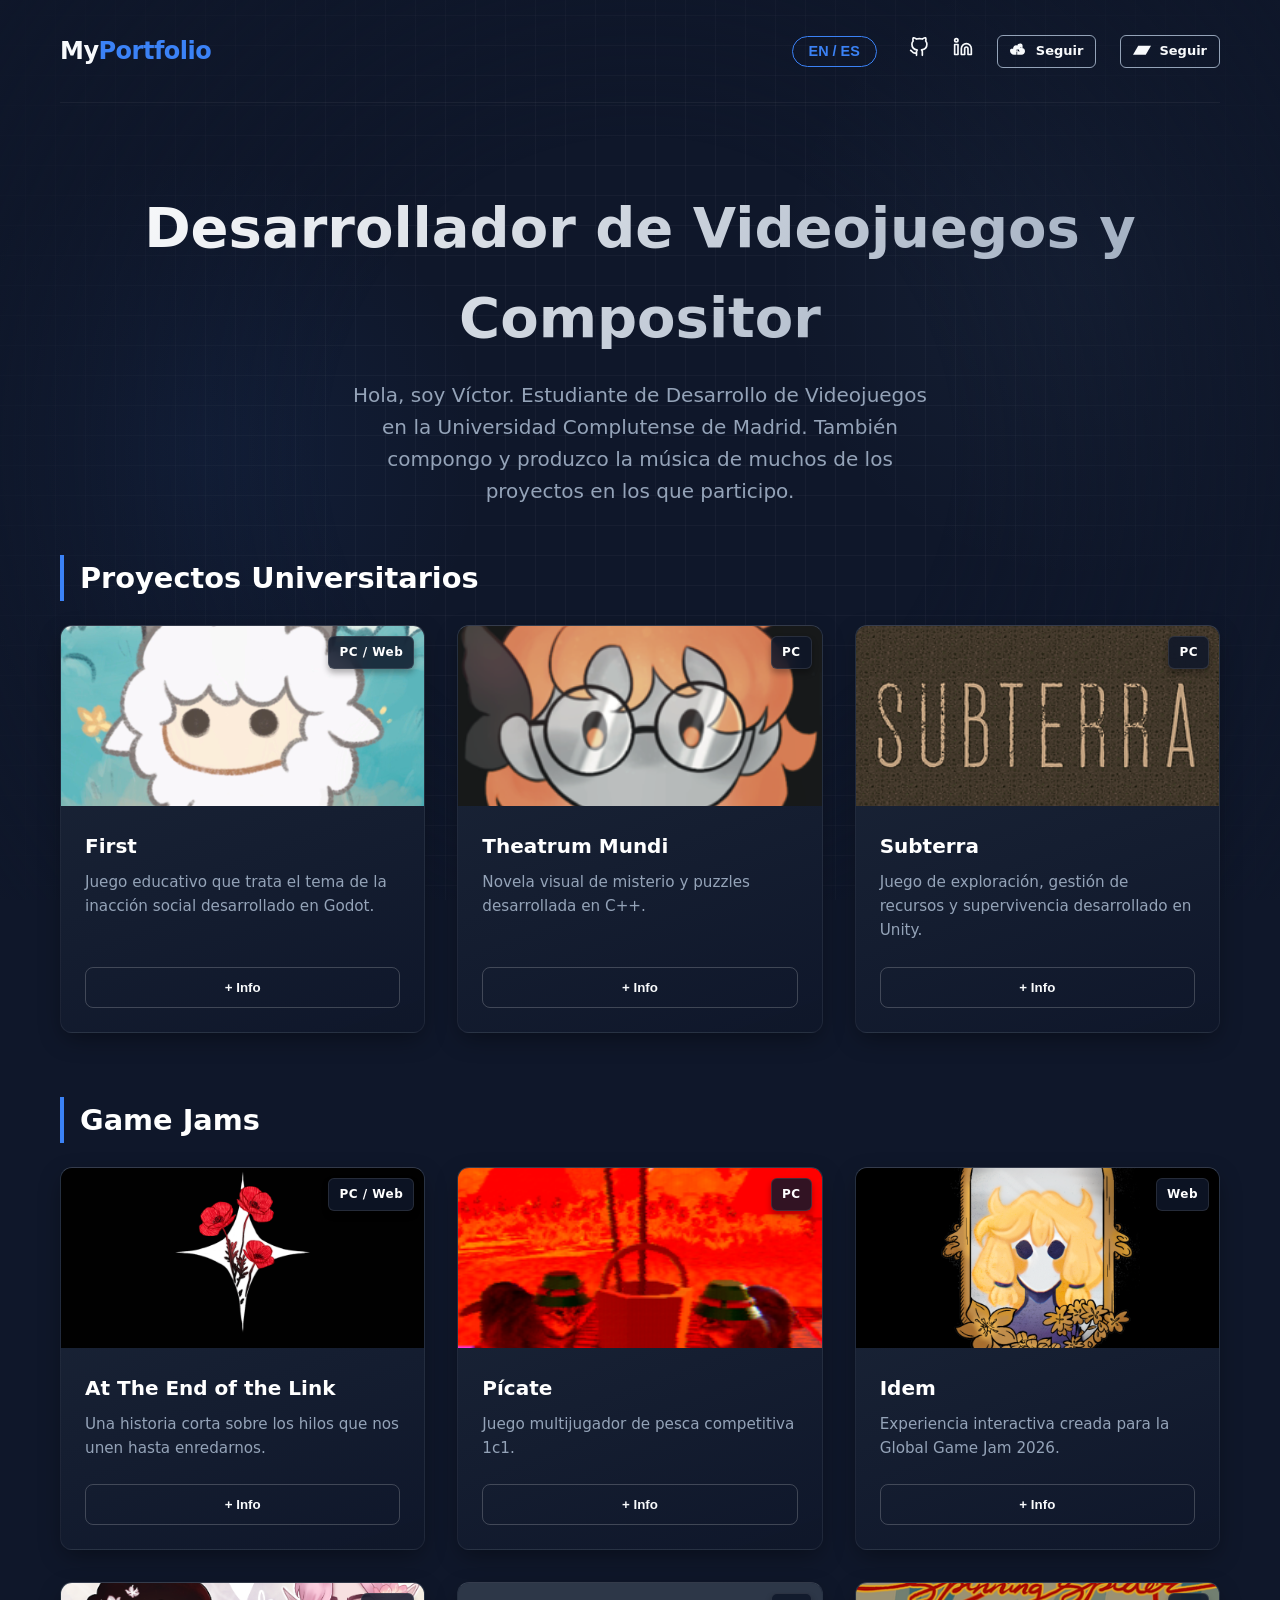
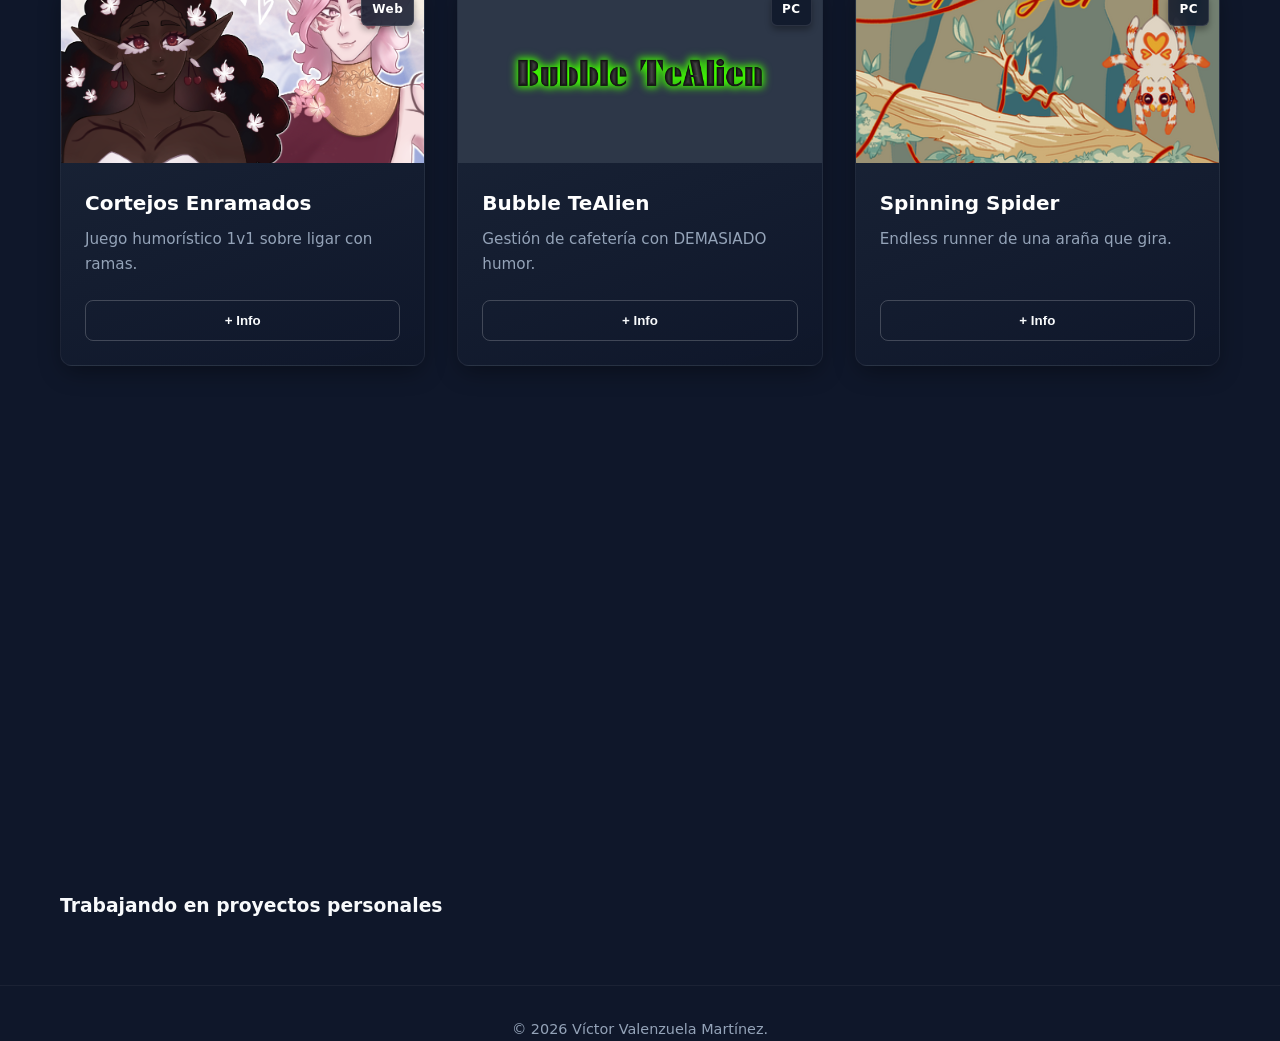
==== commit 88a3d533: "Actualización de estilo y detalles" ====
--- a/index.html
+++ b/index.html
@@ -3,7 +3,7 @@
   <head>
     <meta charset="UTF-8" />
     <meta name="viewport" content="width=device-width, initial-scale=1.0" />
-    <title>DevPortfolio | Mis Videojuegos</title>
+    <title>MyPortfolio | Mis Videojuegos</title>
 
     <link rel="stylesheet" href="style.css" />
   </head>
@@ -68,15 +68,15 @@
 
       <!--Intro Section-->
       <section class="intro">
-        <h1 class="lang-es">Desarrollador de Videojuegos</h1>
-        <h1 class="lang-en hidden">Videogame Developer</h1>
+        <h1 class="lang-es">Desarrollador de Videojuegos y Compositor</h1>
+        <h1 class="lang-en hidden">Videogame Developer and Composer</h1>
         <p class="lang-es">
           Hola, soy Víctor. Estudiante de Desarrollo de Videojuegos en la
-          Universidad Complutense de Madrid.
+          Universidad Complutense de Madrid. También compongo y produzco la música de muchos de los proyectos en los que participo.
         </p>
         <p class="lang-en hidden">
           Hi, I'm Victor. I'm a Game Development student at Complutense
-          University of Madrid.
+          University of Madrid. I also compose and produce the music for many of the projects I participate in.
         </p>
       </section>
 
--- a/style.css
+++ b/style.css
@@ -8,6 +8,24 @@
   --font-main: "Segoe UI", system-ui, -apple-system, sans-serif;
 }
 
+html {
+  scroll-behavior: smooth;
+}
+
+::-webkit-scrollbar {
+  width: 8px;
+}
+::-webkit-scrollbar-track {
+  background: var(--bg-color);
+}
+::-webkit-scrollbar-thumb {
+  background: #334155;
+  border-radius: 4px;
+}
+::-webkit-scrollbar-thumb:hover {
+  background: var(--accent);
+}
+
 * {
   margin: 0;
   padding: 0;
@@ -17,9 +35,30 @@
 body {
   font-family: var(--font-main);
   background-color: var(--bg-color);
+  background-image: 
+    linear-gradient(rgba(255, 255, 255, 0.03) 1px, transparent 1px),
+    linear-gradient(90deg, rgba(255, 255, 255, 0.03) 1px, transparent 1px),
+    radial-gradient(circle at 15% 50%, rgba(59, 130, 246, 0.08), transparent 25%),
+    radial-gradient(circle at 85% 30%, rgba(147, 197, 253, 0.05), transparent 25%);
+  background-size: 30px 30px, 30px 30px, 100% 100%, 100% 100%;
+  background-position: center;
+  background-attachment: fixed;
   color: var(--text-primary);
   line-height: 1.6;
+  position: relative;
   transition: background-color 0.3s;
+}
+
+body::before {
+  content: "";
+  position: fixed;
+  top: 0;
+  left: 0;
+  width: 100%;
+  height: 100%;
+  background: radial-gradient(circle, transparent 40%, var(--bg-color) 100%);
+  pointer-events: none;
+  z-index: -1;
 }
 
 a {
@@ -53,6 +92,19 @@
   justify-content: space-between;
   align-items: center;
   border-bottom: 1px solid rgba(255, 255, 255, 0.05);
+  position: sticky;
+  top: 0;
+  z-index: 100;
+  transition: padding 0.3s ease, background 0.3s ease, box-shadow 0.3s ease, backdrop-filter 0.3s ease;
+}
+
+header.scrolled {
+  padding: 1rem 0;
+  background: rgba(15, 23, 42, 0.85);
+  backdrop-filter: blur(12px);
+  -webkit-backdrop-filter: blur(12px);
+  box-shadow: 0 4px 30px rgba(0, 0, 0, 0.5);
+  border-bottom-color: transparent;
 }
 
 .logo {
@@ -77,8 +129,14 @@
   align-items: center;
 }
 
+.social-links a {
+  transition: transform 0.3s ease, color 0.3s ease, filter 0.3s ease;
+}
+
 .social-links a:hover {
   color: var(--accent);
+  transform: translateY(-3px);
+  filter: drop-shadow(0 0 8px rgba(59, 130, 246, 0.6));
 }
 
 .custom-follow-btn {
@@ -99,6 +157,8 @@
 .custom-follow-btn:hover {
   border-color: var(--accent);
   color: var(--accent);
+  box-shadow: 0 0 12px rgba(59, 130, 246, 0.3);
+  transform: translateY(-2px);
 }
 
 .custom-follow-btn svg {
@@ -135,18 +195,39 @@
 }
 
 .intro h1 {
-  font-size: 3rem;
+  font-size: 3.5rem;
   margin-bottom: 1rem;
-  background: linear-gradient(to right, #fff, #94a3b8);
+  background: linear-gradient(135deg, #ffffff 0%, #94a3b8 100%);
   -webkit-background-clip: text;
+  background-clip: text;
   -webkit-text-fill-color: transparent;
+  animation: floatDown 0.8s ease-out forwards;
+  opacity: 0;
+  transform: translateY(-20px);
+}
+
+@keyframes floatDown {
+  to {
+    opacity: 1;
+    transform: translateY(0);
+  }
 }
 
 .intro p {
   color: var(--text-secondary);
-  font-size: 1.2rem;
+  font-size: 1.25rem;
   max-width: 600px;
   margin: 0 auto;
+  animation: floatUp 0.8s ease-out 0.2s forwards;
+  opacity: 0;
+  transform: translateY(20px);
+}
+
+@keyframes floatUp {
+  to {
+    opacity: 1;
+    transform: translateY(0);
+  }
 }
 
 /*SECCIONES Y GRID*/
@@ -170,19 +251,41 @@
 
 /*CARD*/
 .game-card {
-  background-color: var(--card-bg);
+  background: linear-gradient(160deg, rgba(30, 41, 59, 0.95) 0%, rgba(15, 23, 42, 0.98) 100%);
+  backdrop-filter: blur(12px);
+  -webkit-backdrop-filter: blur(12px);
   border-radius: 12px;
   overflow: hidden;
-  border: 1px solid rgba(255, 255, 255, 0.05);
-  transition: transform 0.3s ease, box-shadow 0.3s ease;
+  border: 1px solid rgba(255, 255, 255, 0.06);
+  border-top: 1px solid rgba(255, 255, 255, 0.15);
+  box-shadow: 0 8px 24px -4px rgba(0, 0, 0, 0.4);
+  transition: transform 0.4s cubic-bezier(0.175, 0.885, 0.32, 1.275), box-shadow 0.4s ease, border-color 0.4s ease;
   display: flex;
   flex-direction: column;
+  position: relative;
+}
+
+.game-card::after {
+  content: "";
+  position: absolute;
+  top: 0;
+  left: 0;
+  right: 0;
+  bottom: 0;
+  border-radius: 12px;
+  box-shadow: inset 0 0 20px rgba(59, 130, 246, 0);
+  transition: box-shadow 0.4s ease;
+  pointer-events: none;
 }
 
 .game-card:hover {
-  transform: translateY(-5px);
-  box-shadow: 0 10px 20px rgba(0, 0, 0, 0.3);
+  transform: translateY(-8px) scale(1.02);
+  box-shadow: 0 15px 30px rgba(0, 0, 0, 0.4);
   border-color: var(--accent);
+}
+
+.game-card:hover::after {
+  box-shadow: inset 0 0 20px rgba(59, 130, 246, 0.15);
 }
 
 .game-image {
@@ -193,19 +296,27 @@
   position: relative;
   background-size: cover;
   background-position: center;
+  transition: transform 0.5s ease;
+}
+
+.game-card:hover .game-image {
+  transform: scale(1.05);
 }
 
 .platform-badge {
   position: absolute;
   top: 10px;
   right: 10px;
-  background: rgba(0, 0, 0, 0.7);
+  background: rgba(15, 23, 42, 0.85);
   color: white;
-  padding: 4px 8px;
-  border-radius: 4px;
+  padding: 6px 10px;
+  border-radius: 6px;
   font-size: 0.75rem;
-  font-weight: bold;
-  backdrop-filter: blur(4px);
+  font-weight: 700;
+  backdrop-filter: blur(8px);
+  border: 1px solid rgba(255, 255, 255, 0.1);
+  box-shadow: 0 4px 6px rgba(0, 0, 0, 0.3);
+  letter-spacing: 0.5px;
 }
 
 .game-content {
@@ -235,17 +346,39 @@
   width: 100%;
   padding: 0.75rem;
   background-color: transparent;
-  color: var(--accent);
-  border: 1px solid var(--accent);
-  border-radius: 6px;
+  color: var(--text-primary);
+  border: 1px solid rgba(255, 255, 255, 0.2);
+  border-radius: 8px;
   font-weight: 600;
   cursor: pointer;
-  transition: all 0.2s;
+  transition: all 0.3s cubic-bezier(0.4, 0, 0.2, 1);
+  position: relative;
+  overflow: hidden;
+  z-index: 1;
+}
+
+.details-btn::before {
+  content: '';
+  position: absolute;
+  top: 0;
+  left: -100%;
+  width: 100%;
+  height: 100%;
+  background: linear-gradient(90deg, transparent, rgba(59, 130, 246, 0.2), transparent);
+  transition: left 0.5s ease;
+  z-index: -1;
+}
+
+.details-btn:hover::before {
+  left: 100%;
 }
 
 .details-btn:hover {
   background-color: var(--accent);
-  color: white;
+  color: #ffffff;
+  border-color: var(--accent);
+  transform: translateY(-2px);
+  box-shadow: 0 4px 15px rgba(59, 130, 246, 0.4);
 }
 
 /*FOOTER*/
@@ -291,22 +424,26 @@
 }
 
 .modal-content {
-  background: var(--card-bg);
-  width: 100%;
-  max-width: 700px;
-  border-radius: 16px;
+  background: rgba(30, 41, 59, 0.95);
+  backdrop-filter: blur(16px);
+  -webkit-backdrop-filter: blur(16px);
+  width: 100%;
+  max-width: 750px;
+  border-radius: 20px;
   overflow: hidden;
   position: relative;
-  border: 1px solid rgba(255, 255, 255, 0.1);
-  box-shadow: 0 25px 50px -12px rgba(0, 0, 0, 0.5);
-  transform: scale(0.9);
-  transition: transform 0.3s ease;
+  border: 1px solid rgba(255, 255, 255, 0.15);
+  box-shadow: 0 25px 50px -12px rgba(0, 0, 0, 0.5), 0 0 40px rgba(59, 130, 246, 0.1);
+  transform: scale(0.95) translateY(20px);
+  transition: transform 0.4s cubic-bezier(0.175, 0.885, 0.32, 1.275), opacity 0.4s ease;
   max-height: 90vh;
   overflow-y: auto;
+  opacity: 0;
 }
 
 .modal-overlay.active .modal-content {
-  transform: scale(1);
+  transform: scale(1) translateY(0);
+  opacity: 1;
 }
 
 .close-modal {
@@ -337,23 +474,44 @@
   height: 250px;
 }
 
+.modal-header::after {
+  content: "";
+  position: absolute;
+  bottom: 0;
+  left: 0;
+  width: 100%;
+  height: 60%;
+  background: linear-gradient(to top, rgba(15, 23, 42, 1) 0%, transparent 100%);
+  z-index: 1;
+}
+
 .modal-header img {
   width: 100%;
   height: 100%;
   object-fit: cover;
+  transition: transform 0.5s ease;
+}
+
+.modal-content:hover .modal-header img {
+  transform: scale(1.05);
 }
 
 .modal-tech-badge {
   position: absolute;
   bottom: 15px;
   left: 15px;
-  background: var(--accent);
+  background: linear-gradient(135deg, var(--accent) 0%, #2563eb 100%);
   color: white;
-  padding: 5px 12px;
-  border-radius: 20px;
-  font-weight: bold;
-  font-size: 0.85rem;
-  box-shadow: 0 2px 4px rgba(0, 0, 0, 0.2);
+  padding: 6px 16px;
+  border-radius: 30px;
+  font-weight: 800;
+  font-size: 0.9rem;
+  box-shadow: 0 4px 15px rgba(59, 130, 246, 0.5);
+  border: 1px solid rgba(255, 255, 255, 0.3);
+  z-index: 2;
+  letter-spacing: 0.5px;
+  text-transform: uppercase;
+  backdrop-filter: blur(4px);
 }
 
 .modal-body {
@@ -361,9 +519,10 @@
 }
 
 .modal-body h2 {
-  font-size: 2rem;
+  font-size: 2.2rem;
   margin-bottom: 1.5rem;
   color: white;
+  text-shadow: 0 2px 10px rgba(0, 0, 0, 0.5);
 }
 
 .modal-info-block {
@@ -377,30 +536,58 @@
 }
 
 .role-block {
-  background: rgba(255, 255, 255, 0.03);
-  padding: 1rem;
-  border-radius: 8px;
+  background: rgba(255, 255, 255, 0.05);
+  padding: 1.25rem;
+  border-radius: 12px;
   border-left: 4px solid var(--accent);
   border-bottom: none;
+  box-shadow: inset 0 2px 10px rgba(0, 0, 0, 0.2);
+  transition: transform 0.3s ease, background 0.3s ease;
+}
+
+.role-block:hover {
+  transform: translateX(5px);
+  background: rgba(255, 255, 255, 0.08);
 }
 
 .download-btn.modal-action-btn {
-  background-color: var(--accent);
+  background: linear-gradient(135deg, var(--accent) 0%, #2563eb 100%);
   color: white;
   display: inline-flex;
   align-items: center;
   justify-content: center;
-  gap: 0.5rem;
-  width: 100%;
-  padding: 1rem;
-  border-radius: 8px;
-  font-weight: bold;
+  gap: 0.75rem;
+  width: 100%;
+  padding: 1.2rem;
+  border-radius: 12px;
+  font-weight: 700;
   font-size: 1.1rem;
   margin-top: 1rem;
+  transition: transform 0.3s ease, box-shadow 0.3s ease;
+  position: relative;
+  overflow: hidden;
+  border: none;
+}
+
+.download-btn.modal-action-btn::after {
+  content: "";
+  position: absolute;
+  top: 0;
+  left: 0;
+  width: 100%;
+  height: 100%;
+  background: linear-gradient(to right, transparent, rgba(255,255,255,0.2), transparent);
+  transform: translateX(-100%);
 }
 
 .download-btn.modal-action-btn:hover {
-  background-color: var(--accent-hover);
+  transform: translateY(-3px);
+  box-shadow: 0 10px 25px rgba(59, 130, 246, 0.4);
+}
+
+.download-btn.modal-action-btn:hover::after {
+  transform: translateX(100%);
+  transition: transform 0.6s ease-in-out;
 }
 
 @media (max-width: 768px) {
@@ -425,3 +612,14 @@
     font-size: 1.5rem;
   }
 }
+
+.fade-up {
+  opacity: 0;
+  transform: translateY(40px);
+  transition: opacity 0.8s cubic-bezier(0.165, 0.84, 0.44, 1), transform 0.8s cubic-bezier(0.165, 0.84, 0.44, 1);
+}
+
+.fade-up.visible {
+  opacity: 1;
+  transform: translateY(0);
+}
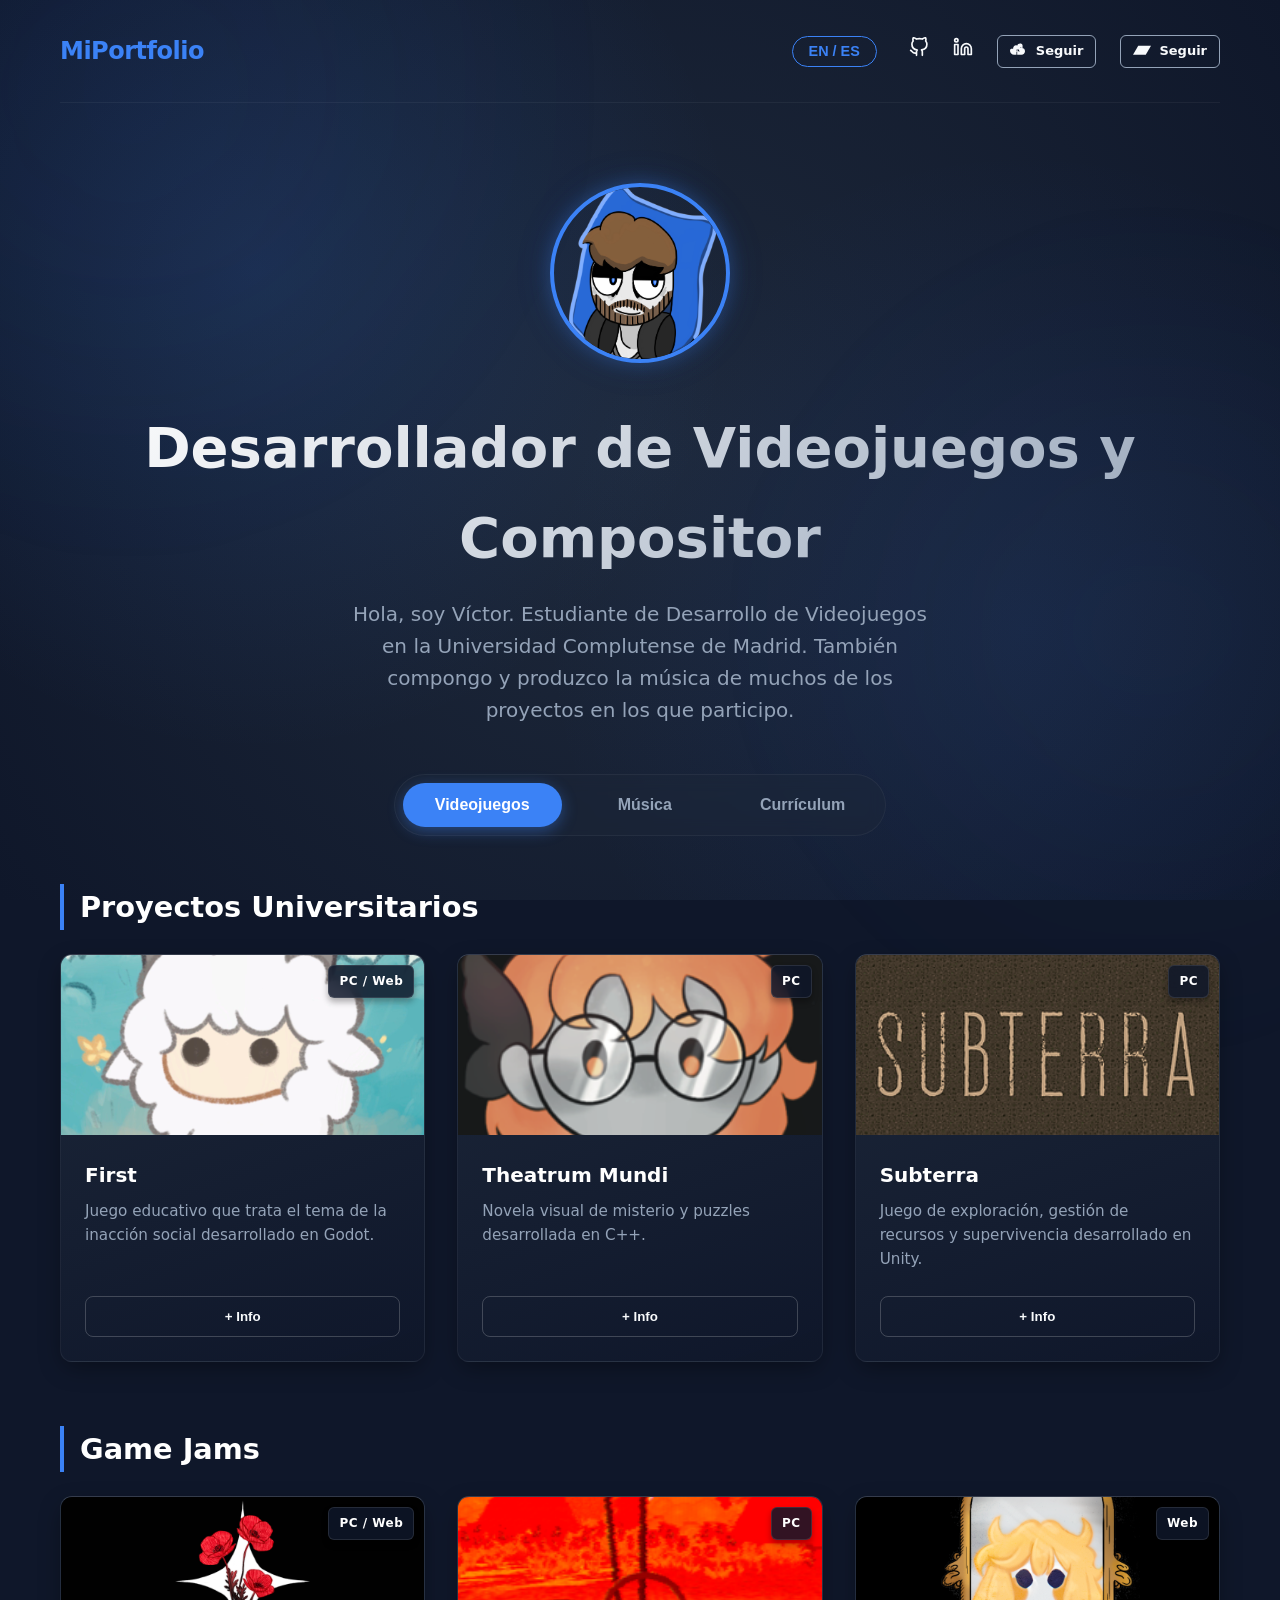
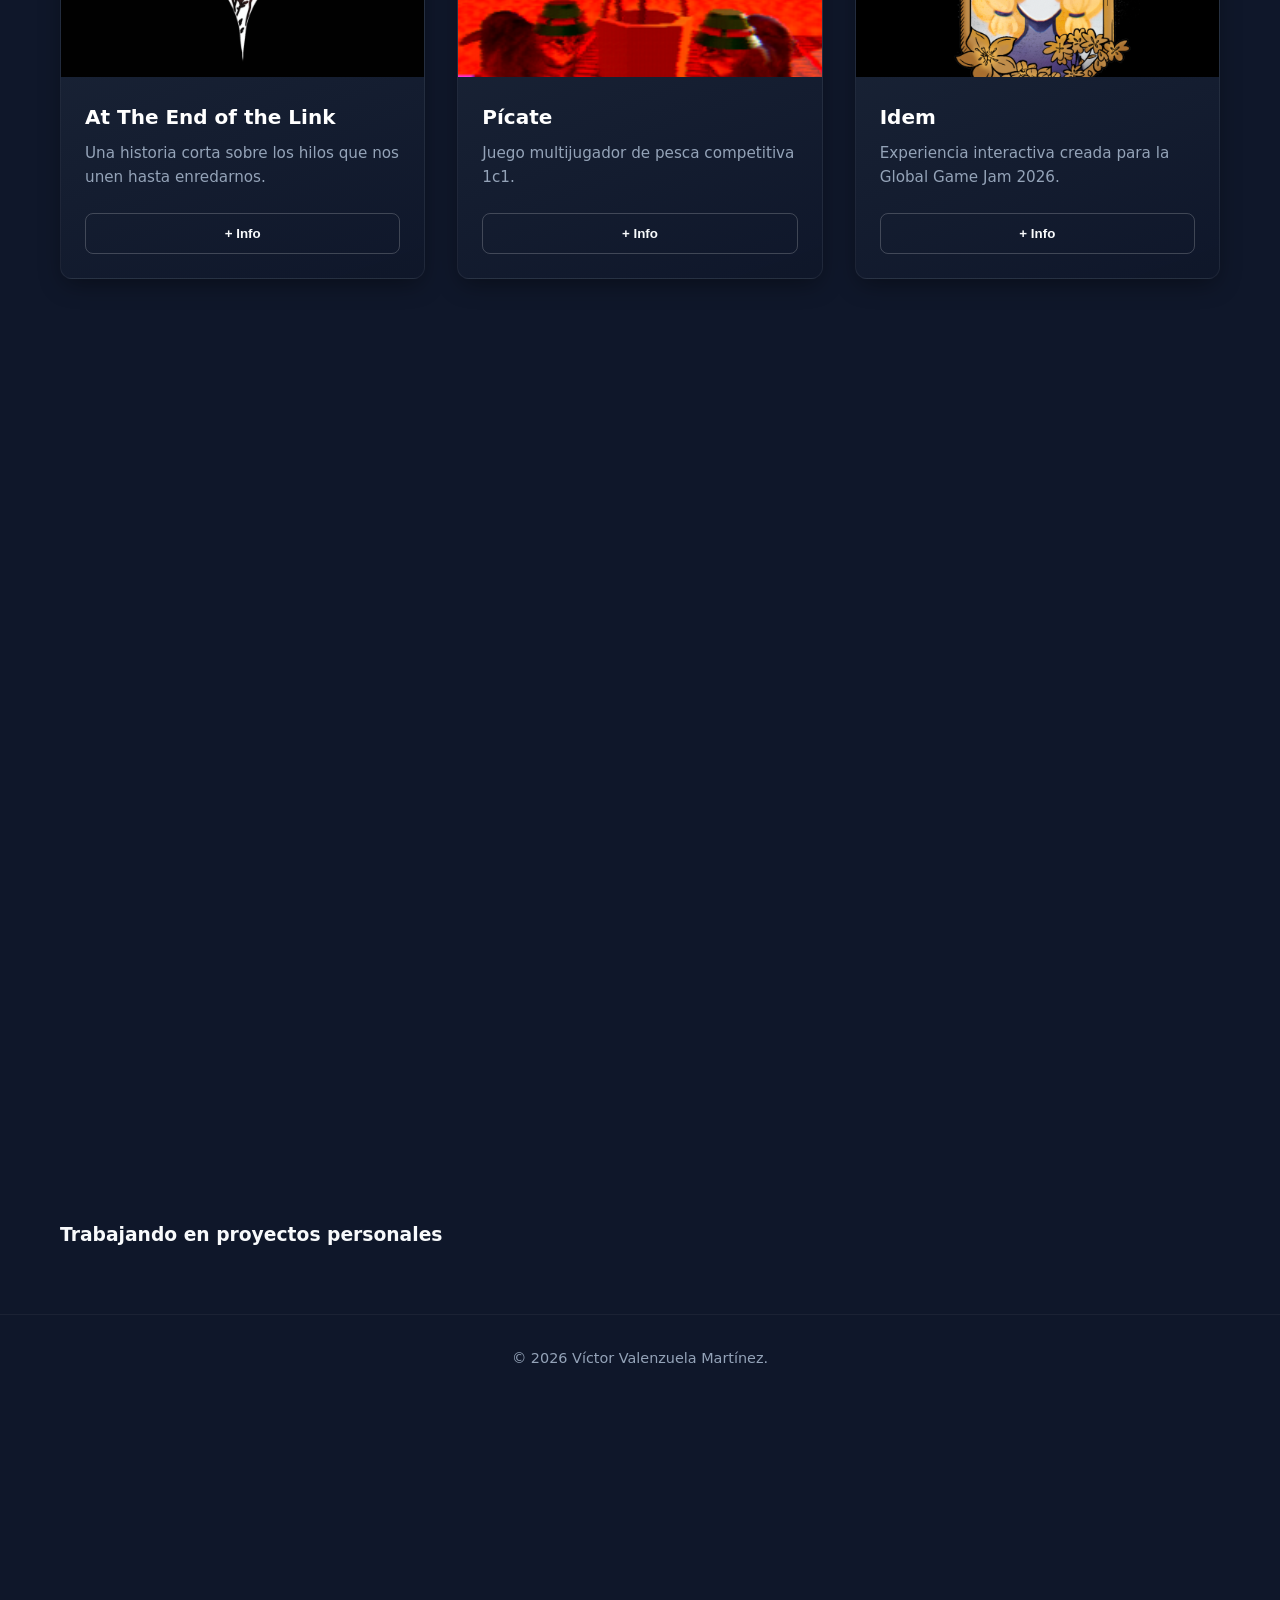
==== commit 1d2f5b68: "pestaña de música y curriculum añadidas, y mejoras visuales en toda la web" ====
--- a/index.html
+++ b/index.html
@@ -3,15 +3,19 @@
   <head>
     <meta charset="UTF-8" />
     <meta name="viewport" content="width=device-width, initial-scale=1.0" />
-    <title>MyPortfolio | Mis Videojuegos</title>
+    <title>MiPortfolio | Mis Videojuegos</title>
 
     <link rel="stylesheet" href="style.css" />
+    <link rel="icon" type="image/png" href="img/victor.png" />
   </head>
   <body>
     <div class="container">
       <!--Header-->
       <header>
-        <div class="logo">My<span>Portfolio</span></div>
+        <div class="logo">
+          <span class="lang-es">Mi<span>Portfolio</span></span>
+          <span class="lang-en hidden">My<span>Portfolio</span></span>
+        </div>
         <div class="header-actions">
           <button id="lang-toggle" class="lang-btn">
             <span class="lang-es">EN / <strong>ES</strong></span>
@@ -68,6 +72,9 @@
 
       <!--Intro Section-->
       <section class="intro">
+        <div class="profile-container">
+          <img src="img/victor.png" alt="Víctor" class="profile-img" />
+        </div>
         <h1 class="lang-es">Desarrollador de Videojuegos y Compositor</h1>
         <h1 class="lang-en hidden">Videogame Developer and Composer</h1>
         <p class="lang-es">
@@ -80,7 +87,24 @@
         </p>
       </section>
 
-      <!--CATEGORÍA: PROYECTOS UNIVERSITARIOS-->
+      <!-- Tab Navigation -->
+      <nav class="tabs-nav">
+        <button class="tab-btn active" data-tab="games">
+          <span class="lang-es">Videojuegos</span>
+          <span class="lang-en hidden">Video Games</span>
+        </button>
+        <button class="tab-btn" data-tab="music">
+          <span class="lang-es">Música</span>
+          <span class="lang-en hidden">Music</span>
+        </button>
+        <button class="tab-btn" data-tab="cv">
+          <span class="lang-es">Currículum</span>
+          <span class="lang-en hidden">CV</span>
+        </button>
+      </nav>
+
+      <div id="games-tab" class="tab-content active">
+        <!--CATEGORÍA: PROYECTOS UNIVERSITARIOS-->
       <section class="category-section">
         <h2 class="section-title lang-es">Proyectos Universitarios</h2>
         <h2 class="section-title lang-en hidden">University Projects</h2>
@@ -634,6 +658,149 @@
         <h3 class="coming-soon lang-es">Trabajando en proyectos personales</h3>
         <h3 class="coming-soon lang-en hidden">Working on personal projects</h3>
       </section>
+      </div> <!-- End #games-tab -->
+
+      <div id="music-tab" class="tab-content">
+        <!-- CATEGORÍA: COMPOSICIONES -->
+        <section class="category-section">
+          <h2 class="section-title lang-es">Composiciones y Producción</h2>
+          <h2 class="section-title lang-en hidden">Compositions & Production</h2>
+          
+          <div class="music-grid">
+            <!-- Cortejos Enramados -->
+            <article class="music-card">
+              <div class="music-embed-container">
+                <iframe style="border: 0; width: 100%; height: 470px;" src="https://bandcamp.com/EmbeddedPlayer/album=1839898600/size=large/bgcol=1e293b/linkcol=3b82f6/tracklist=false/transparent=true/" seamless>
+                  <a href="https://imvictorvm.bandcamp.com/album/cortejos-enramados-ost">Cortejos Enramados OST de VictorVM</a>
+                </iframe>
+              </div>
+              <div class="music-info">
+                <h3 class="music-title">Cortejos Enramados OST</h3>
+                <p class="music-desc lang-es">Banda sonora original para 'Cortejos Enramados'.</p>
+                <p class="music-desc lang-en hidden">Original soundtrack for 'Cortejos Enramados'.</p>
+              </div>
+            </article>
+
+            <!-- Bubble TeAlien -->
+            <article class="music-card">
+              <div class="music-embed-container">
+                <iframe style="border: 0; width: 100%; height: 470px;" src="https://bandcamp.com/EmbeddedPlayer/album=132623707/size=large/bgcol=1e293b/linkcol=3b82f6/tracklist=false/transparent=true/" seamless>
+                  <a href="https://imvictorvm.bandcamp.com/album/bubble-tealien-ost">Bubble TeAlien OST de VictorVM</a>
+                </iframe>
+              </div>
+              <div class="music-info">
+                <h3 class="music-title">Bubble TeAlien OST</h3>
+                <p class="music-desc lang-es">Banda sonora original para 'Bubble TeAlien'.</p>
+                <p class="music-desc lang-en hidden">Original soundtrack for 'Bubble TeAlien'.</p>
+              </div>
+            </article>
+
+            <!-- First -->
+            <article class="music-card">
+              <div class="music-embed-container">
+                <iframe style="border: 0; width: 100%; height: 470px;" src="https://bandcamp.com/EmbeddedPlayer/album=4243329848/size=large/bgcol=1e293b/linkcol=3b82f6/tracklist=false/transparent=true/" seamless>
+                  <a href="https://imvictorvm.bandcamp.com/album/first-ost">First OST de VictorVM</a>
+                </iframe>
+              </div>
+              <div class="music-info">
+                <h3 class="music-title">First OST</h3>
+                <p class="music-desc lang-es">Banda sonora original para el juego educativo 'First'.</p>
+                <p class="music-desc lang-en hidden">Original soundtrack for the educational game 'First'.</p>
+              </div>
+            </article>
+
+            <!-- Picate -->
+            <article class="music-card">
+              <div class="music-embed-container">
+                <iframe style="border: 0; width: 100%; height: 470px;" src="https://bandcamp.com/EmbeddedPlayer/track=3560384623/size=large/bgcol=1e293b/linkcol=3b82f6/tracklist=false/transparent=true/" seamless>
+                  <a href="https://imvictorvm.bandcamp.com/track/picate-main-theme">Picate Main Theme de VictorVM</a>
+                </iframe>
+              </div>
+              <div class="music-info">
+                <h3 class="music-title">Picate Main Theme</h3>
+                <p class="music-desc lang-es">Tema principal para el juego competitivo 'Pícate'.</p>
+                <p class="music-desc lang-en hidden">Main theme for the competitive game 'Pícate'.</p>
+              </div>
+            </article>
+
+            <!-- At The End of the Link -->
+            <article class="music-card">
+              <div class="music-embed-container">
+                <iframe style="border: 0; width: 100%; height: 470px;" src="https://bandcamp.com/EmbeddedPlayer/album=1356843329/size=large/bgcol=1e293b/linkcol=3b82f6/tracklist=false/transparent=true/" seamless>
+                  <a href="https://imvictorvm.bandcamp.com/album/at-the-end-of-the-link-ost">At the End of the Link OST de VictorVM</a>
+                </iframe>
+              </div>
+              <div class="music-info">
+                <h3 class="music-title">At the End of the Link OST</h3>
+                <p class="music-desc lang-es">Banda sonora original para 'At the End of the Link'.</p>
+                <p class="music-desc lang-en hidden">Original soundtrack for 'At the End of the Link'.</p>
+              </div>
+            </article>
+          </div>
+
+          <div class="music-footer">
+            <p class="lang-es">Toda la música disponible en:</p>
+            <p class="lang-en hidden">All the music available at:</p>
+            <div class="music-links">
+              <a href="https://soundcloud.com/imvictorvm" target="_blank" class="custom-follow-btn">SoundCloud</a>
+              <a href="https://imvictorvm.bandcamp.com" target="_blank" class="custom-follow-btn">Bandcamp</a>
+            </div>
+          </div>
+        </section>
+      </div> <!-- End #music-tab -->
+
+      <div id="cv-tab" class="tab-content">
+        <section class="cv-container">
+          <div class="cv-header">
+            <h2 class="section-title lang-es">Mi Currículum</h2>
+            <h2 class="section-title lang-en hidden">My CV</h2>
+            
+            <!-- Download Button ES -->
+            <a href="cv/CV_Victor_Valenzuela_Martinez_2026_ES.pdf" download class="download-btn cv-main-btn lang-es">
+              <svg class="icon" viewBox="0 0 24 24">
+                <path d="M21 15v4a2 2 0 0 1-2 2H5a2 2 0 0 1-2-2v-4"></path>
+                <polyline points="7 10 12 15 17 10"></polyline>
+                <line x1="12" y1="15" x2="12" y2="3"></line>
+              </svg>
+              <span>Descargar CV (PDF)</span>
+            </a>
+
+            <!-- Download Button EN -->
+            <a href="cv/CV_Victor_Valenzuela_Martinez_2026_EN.pdf" download class="download-btn cv-main-btn lang-en hidden">
+              <svg class="icon" viewBox="0 0 24 24">
+                <path d="M21 15v4a2 2 0 0 1-2 2H5a2 2 0 0 1-2-2v-4"></path>
+                <polyline points="7 10 12 15 17 10"></polyline>
+                <line x1="12" y1="15" x2="12" y2="3"></line>
+              </svg>
+              <span>Download CV (PDF)</span>
+            </a>
+          </div>
+
+          <div class="cv-viewer-container">
+            <!-- Viewer ES -->
+            <iframe 
+              src="cv/CV_Victor_Valenzuela_Martinez_2026_ES.pdf#view=FitH" 
+              class="lang-es"
+              width="100%" 
+              height="800px" 
+              style="border: none; border-radius: 12px; background: rgba(255,255,255,0.05);"
+            >
+              <p>Tu navegador no puede mostrar este PDF. <a href="cv/CV_Victor_Valenzuela_Martinez_2026_ES.pdf">Haz clic aquí para descargarlo.</a></p>
+            </iframe>
+
+            <!-- Viewer EN -->
+            <iframe 
+              src="cv/CV_Victor_Valenzuela_Martinez_2026_EN.pdf#view=FitH" 
+              class="lang-en hidden"
+              width="100%" 
+              height="800px" 
+              style="border: none; border-radius: 12px; background: rgba(255,255,255,0.05);"
+            >
+              <p>Your browser cannot display this PDF. <a href="cv/CV_Victor_Valenzuela_Martinez_2026_EN.pdf">Click here to download it.</a></p>
+            </iframe>
+          </div>
+        </section>
+      </div> <!-- End #cv-tab -->
     </div>
 
     <footer>
--- a/style.css
+++ b/style.css
@@ -6,6 +6,12 @@
   --accent: #3b82f6;
   --accent-hover: #2563eb;
   --font-main: "Segoe UI", system-ui, -apple-system, sans-serif;
+
+  /* Motion Tokens */
+  --transition-spring: cubic-bezier(0.43, 1.1, 0.62, 1.08);
+  --transition-smooth: cubic-bezier(0.65, 0, 0.35, 1);
+  --transition-snappy: cubic-bezier(0.19, 1, 0.22, 1);
+  --transition-organic: cubic-bezier(0.34, 1.56, 0.64, 1);
 }
 
 html {
@@ -37,15 +43,16 @@
   background-color: var(--bg-color);
   background-image: 
     linear-gradient(rgba(255, 255, 255, 0.03) 1px, transparent 1px),
-    linear-gradient(90deg, rgba(255, 255, 255, 0.03) 1px, transparent 1px),
-    radial-gradient(circle at 15% 50%, rgba(59, 130, 246, 0.08), transparent 25%),
-    radial-gradient(circle at 85% 30%, rgba(147, 197, 253, 0.05), transparent 25%);
-  background-size: 30px 30px, 30px 30px, 100% 100%, 100% 100%;
-  background-position: center;
+    linear-gradient(90deg, rgba(255, 255, 255, 0.03) 1px, transparent 1px);
+  background-size: 30px 30px, 30px 30px;
+  background-position: 
+    center calc(var(--scroll-y, 0px) * -0.2), 
+    center calc(var(--scroll-y, 0px) * -0.2);
   background-attachment: fixed;
   color: var(--text-primary);
   line-height: 1.6;
   position: relative;
+  overflow-x: hidden;
   transition: background-color 0.3s;
 }
 
@@ -56,15 +63,45 @@
   left: 0;
   width: 100%;
   height: 100%;
-  background: radial-gradient(circle, transparent 40%, var(--bg-color) 100%);
+  background: 
+    radial-gradient(circle at 20% 30%, rgba(59, 130, 246, 0.15) 0%, transparent 40%),
+    radial-gradient(circle at 80% 70%, rgba(37, 99, 235, 0.1) 0%, transparent 40%),
+    radial-gradient(circle at 50% 50%, rgba(30, 41, 59, 1) 0%, var(--bg-color) 100%);
   pointer-events: none;
   z-index: -1;
+  animation: bgPulse 15s infinite alternate ease-in-out;
+}
+
+body::after {
+  content: "";
+  position: fixed;
+  top: -50%;
+  left: -50%;
+  width: 200%;
+  height: 200%;
+  background-image: 
+    radial-gradient(circle at 30% 30%, rgba(59, 130, 246, 0.05) 0%, transparent 20%),
+    radial-gradient(circle at 70% 60%, rgba(147, 197, 253, 0.03) 0%, transparent 20%);
+  filter: blur(80px);
+  z-index: -1;
+  animation: floatBG 30s infinite linear;
+  pointer-events: none;
+}
+
+@keyframes bgPulse {
+  0% { opacity: 0.8; }
+  100% { opacity: 1; }
+}
+
+@keyframes floatBG {
+  from { transform: rotate(0deg); }
+  to { transform: rotate(360deg); }
 }
 
 a {
   text-decoration: none;
   color: inherit;
-  transition: 0.3s ease;
+  transition: all 0.4s var(--transition-snappy);
 }
 ul {
   list-style: none;
@@ -130,7 +167,7 @@
 }
 
 .social-links a {
-  transition: transform 0.3s ease, color 0.3s ease, filter 0.3s ease;
+  transition: transform 0.5s var(--transition-organic), color 0.3s var(--transition-smooth), filter 0.3s var(--transition-smooth);
 }
 
 .social-links a:hover {
@@ -151,7 +188,7 @@
   font-weight: 600;
   gap: 8px;
   border: 1px solid var(--text-secondary);
-  transition: all 0.3s;
+  transition: all 0.4s var(--transition-snappy);
 }
 
 .custom-follow-btn:hover {
@@ -177,7 +214,7 @@
   cursor: pointer;
   font-weight: 600;
   font-size: 0.9rem;
-  transition: 0.3s;
+  transition: all 0.4s var(--transition-snappy);
   display: flex;
   align-items: center;
   gap: 5px;
@@ -188,10 +225,47 @@
   color: white;
 }
 
-/*INTRO*/
+/* INTRO */
 .intro {
   text-align: center;
   padding: 5rem 0 3rem;
+}
+
+.profile-container {
+  margin-bottom: 2rem;
+  display: inline-block;
+  position: relative;
+  animation: profileFadeIn 1s ease-out forwards;
+}
+
+.profile-img {
+  width: 180px;
+  height: 180px;
+  border-radius: 50%;
+  object-fit: cover;
+  border: 4px solid var(--accent);
+  box-shadow: 
+    0 0 20px rgba(59, 130, 246, 0.3),
+    0 0 40px rgba(59, 130, 246, 0.1);
+  transition: transform 0.5s var(--transition-organic), box-shadow 0.5s ease;
+}
+
+.profile-img:hover {
+  transform: scale(1.05) rotate(2deg);
+  box-shadow: 
+    0 0 30px rgba(59, 130, 246, 0.5),
+    0 0 60px rgba(59, 130, 246, 0.2);
+}
+
+@keyframes profileFadeIn {
+  from {
+    opacity: 0;
+    transform: scale(0.8) translateY(-10px);
+  }
+  to {
+    opacity: 1;
+    transform: scale(1) translateY(0);
+  }
 }
 
 .intro h1 {
@@ -230,6 +304,134 @@
   }
 }
 
+/* TABS */
+.tabs-nav {
+  display: flex;
+  justify-content: center;
+  gap: 1.5rem;
+  margin-bottom: 3rem;
+  padding: 0.5rem;
+  background: rgba(30, 41, 59, 0.4);
+  backdrop-filter: blur(8px);
+  border-radius: 50px;
+  width: fit-content;
+  margin-left: auto;
+  margin-right: auto;
+  border: 1px solid rgba(255, 255, 255, 0.05);
+}
+
+.tab-btn {
+  background: transparent;
+  border: none;
+  color: var(--text-secondary);
+  padding: 0.8rem 2rem;
+  border-radius: 40px;
+  cursor: pointer;
+  font-weight: 600;
+  font-size: 1rem;
+  transition: all 0.5s var(--transition-organic);
+  position: relative;
+  overflow: hidden;
+}
+
+.tab-btn:hover {
+  color: var(--text-primary);
+}
+
+.tab-btn.active {
+  background: var(--accent);
+  color: #fff;
+  box-shadow: 0 4px 15px rgba(59, 130, 246, 0.4);
+}
+
+.tab-content {
+  position: absolute;
+  opacity: 0;
+  pointer-events: none;
+  visibility: hidden;
+  width: 100%;
+  transform: translateY(20px);
+}
+
+.tab-content.active {
+  position: relative;
+  opacity: 1;
+  pointer-events: auto;
+  visibility: visible;
+  display: block;
+  animation: tabFadeUp 0.7s cubic-bezier(0.65, 0, 0.35, 1) forwards;
+}
+
+@keyframes tabFadeUp {
+  from {
+    opacity: 0;
+    transform: translateY(30px);
+  }
+  to {
+    opacity: 1;
+    transform: translateY(0);
+  }
+}
+
+.music-grid {
+  display: grid;
+  grid-template-columns: repeat(auto-fill, minmax(350px, 1fr));
+  gap: 2.5rem;
+  margin-bottom: 4rem;
+}
+
+.music-card {
+  background: var(--card-bg);
+  border-radius: 16px;
+  overflow: hidden;
+  border: 1px solid rgba(255, 255, 255, 0.05);
+  box-shadow: 0 10px 30px rgba(0, 0, 0, 0.3);
+  transition: transform 0.5s var(--transition-organic), border-color 0.4s var(--transition-smooth);
+}
+
+.music-card:hover {
+  transform: translateY(-5px);
+  border-color: var(--accent);
+}
+
+.music-embed-container {
+  width: 100%;
+  background: rgba(15, 23, 42, 0.5);
+  display: flex;
+  flex-direction: column;
+}
+
+.music-info {
+  padding: 1.5rem;
+  border-top: 1px solid rgba(255, 255, 255, 0.05);
+}
+
+.music-title {
+  font-size: 1.2rem;
+  margin-bottom: 0.5rem;
+  color: #fff;
+}
+
+.music-desc {
+  color: var(--text-secondary);
+  font-size: 0.9rem;
+}
+
+.music-footer {
+  text-align: center;
+  padding: 3rem;
+  border-radius: 20px;
+  background: rgba(30, 41, 59, 0.3);
+  border: 1px dashed rgba(255, 255, 255, 0.1);
+}
+
+.music-links {
+  display: flex;
+  justify-content: center;
+  gap: 1rem;
+  margin-top: 1.5rem;
+}
+
 /*SECCIONES Y GRID*/
 .category-section {
   margin-bottom: 4rem;
@@ -259,7 +461,7 @@
   border: 1px solid rgba(255, 255, 255, 0.06);
   border-top: 1px solid rgba(255, 255, 255, 0.15);
   box-shadow: 0 8px 24px -4px rgba(0, 0, 0, 0.4);
-  transition: transform 0.4s cubic-bezier(0.175, 0.885, 0.32, 1.275), box-shadow 0.4s ease, border-color 0.4s ease;
+  transition: transform 0.6s var(--transition-organic), box-shadow 0.6s var(--transition-smooth), border-color 0.4s var(--transition-smooth);
   display: flex;
   flex-direction: column;
   position: relative;
@@ -351,7 +553,7 @@
   border-radius: 8px;
   font-weight: 600;
   cursor: pointer;
-  transition: all 0.3s cubic-bezier(0.4, 0, 0.2, 1);
+  transition: all 0.4s var(--transition-snappy);
   position: relative;
   overflow: hidden;
   z-index: 1;
@@ -379,6 +581,148 @@
   border-color: var(--accent);
   transform: translateY(-2px);
   box-shadow: 0 4px 15px rgba(59, 130, 246, 0.4);
+}
+
+.cv-container {
+  max-width: 1000px;
+  margin: 0 auto;
+  padding: 2rem;
+  background: rgba(30, 41, 59, 0.4);
+  backdrop-filter: blur(12px);
+  border-radius: 24px;
+  border: 1px solid rgba(255, 255, 255, 0.05);
+}
+
+.cv-header {
+  display: flex;
+  justify-content: space-between;
+  align-items: center;
+  margin-bottom: 3rem;
+  flex-wrap: wrap;
+  gap: 1.5rem;
+}
+
+.cv-main-btn {
+  width: auto !important;
+  padding: 0.8rem 2rem !important;
+  margin-top: 0 !important;
+}
+
+.cv-grid {
+  display: grid;
+  grid-template-columns: 1fr 2fr;
+  gap: 4rem;
+}
+
+.cv-block {
+  margin-bottom: 3rem;
+}
+
+.cv-block-title {
+  font-size: 1.1rem;
+  text-transform: uppercase;
+  letter-spacing: 2px;
+  color: var(--accent);
+  margin-bottom: 1.5rem;
+  font-weight: 800;
+}
+
+.cv-item {
+  margin-bottom: 1.5rem;
+}
+
+.cv-item-title {
+  font-size: 1.2rem;
+  color: #fff;
+  margin-bottom: 0.25rem;
+}
+
+.cv-item-subtitle {
+  color: var(--text-secondary);
+  font-size: 1rem;
+}
+
+.cv-item-date {
+  font-size: 0.85rem;
+  color: var(--accent);
+  margin-top: 0.5rem;
+}
+
+.skills-tags {
+  display: flex;
+  flex-wrap: wrap;
+  gap: 0.75rem;
+}
+
+.skill-tag {
+  background: rgba(255, 255, 255, 0.05);
+  border: 1px solid rgba(255, 255, 255, 0.1);
+  padding: 0.4rem 1rem;
+  border-radius: 8px;
+  font-size: 0.85rem;
+  color: var(--text-secondary);
+  transition: all 0.3s ease;
+}
+
+.skill-tag:hover {
+  border-color: var(--accent);
+  color: #fff;
+  background: rgba(59, 130, 246, 0.1);
+}
+
+.cv-project {
+  margin-bottom: 2.5rem;
+  padding-left: 1.5rem;
+  border-left: 1px solid rgba(255, 255, 255, 0.1);
+  transition: border-color 0.3s ease;
+}
+
+.cv-project:hover {
+  border-left-color: var(--accent);
+}
+
+.cv-project-title {
+  font-size: 1.3rem;
+  color: #fff;
+  margin-bottom: 0.75rem;
+}
+
+.cv-project-desc {
+  color: var(--text-secondary);
+  font-size: 1rem;
+  margin-bottom: 1rem;
+  line-height: 1.7;
+}
+
+.cv-project-role {
+  font-size: 0.9rem;
+  color: var(--text-primary);
+}
+
+@media (max-width: 850px) {
+  .cv-grid {
+    grid-template-columns: 1fr;
+    gap: 2rem;
+  }
+  .cv-header {
+    flex-direction: column;
+    align-items: flex-start;
+  }
+}
+
+.cv-viewer-container {
+  width: 100%;
+  margin-top: 1rem;
+  box-shadow: 0 15px 35px rgba(0, 0, 0, 0.4);
+  border-radius: 12px;
+  overflow: hidden;
+  background: #fff; /* Fallback for the PDF white background */
+}
+
+@media (max-width: 850px) {
+  .cv-viewer-container iframe {
+    height: 600px; /* Shorter on small screens */
+  }
 }
 
 /*FOOTER*/
@@ -415,7 +759,7 @@
   align-items: center;
   padding: 20px;
   opacity: 0;
-  transition: opacity 0.3s ease;
+  transition: opacity 0.5s var(--transition-smooth);
 }
 
 .modal-overlay.active {
@@ -434,8 +778,8 @@
   position: relative;
   border: 1px solid rgba(255, 255, 255, 0.15);
   box-shadow: 0 25px 50px -12px rgba(0, 0, 0, 0.5), 0 0 40px rgba(59, 130, 246, 0.1);
-  transform: scale(0.95) translateY(20px);
-  transition: transform 0.4s cubic-bezier(0.175, 0.885, 0.32, 1.275), opacity 0.4s ease;
+  transform: scale(0.9) translateY(40px);
+  transition: transform 0.6s var(--transition-organic), opacity 0.6s var(--transition-smooth);
   max-height: 90vh;
   overflow-y: auto;
   opacity: 0;
@@ -542,7 +886,7 @@
   border-left: 4px solid var(--accent);
   border-bottom: none;
   box-shadow: inset 0 2px 10px rgba(0, 0, 0, 0.2);
-  transition: transform 0.3s ease, background 0.3s ease;
+  transition: transform 0.4s var(--transition-organic), background 0.3s var(--transition-smooth);
 }
 
 .role-block:hover {
@@ -563,7 +907,7 @@
   font-weight: 700;
   font-size: 1.1rem;
   margin-top: 1rem;
-  transition: transform 0.3s ease, box-shadow 0.3s ease;
+  transition: transform 0.4s var(--transition-organic), box-shadow 0.4s var(--transition-smooth);
   position: relative;
   overflow: hidden;
   border: none;
@@ -616,7 +960,7 @@
 .fade-up {
   opacity: 0;
   transform: translateY(40px);
-  transition: opacity 0.8s cubic-bezier(0.165, 0.84, 0.44, 1), transform 0.8s cubic-bezier(0.165, 0.84, 0.44, 1);
+  transition: opacity 0.8s var(--transition-smooth), transform 0.8s var(--transition-organic);
 }
 
 .fade-up.visible {
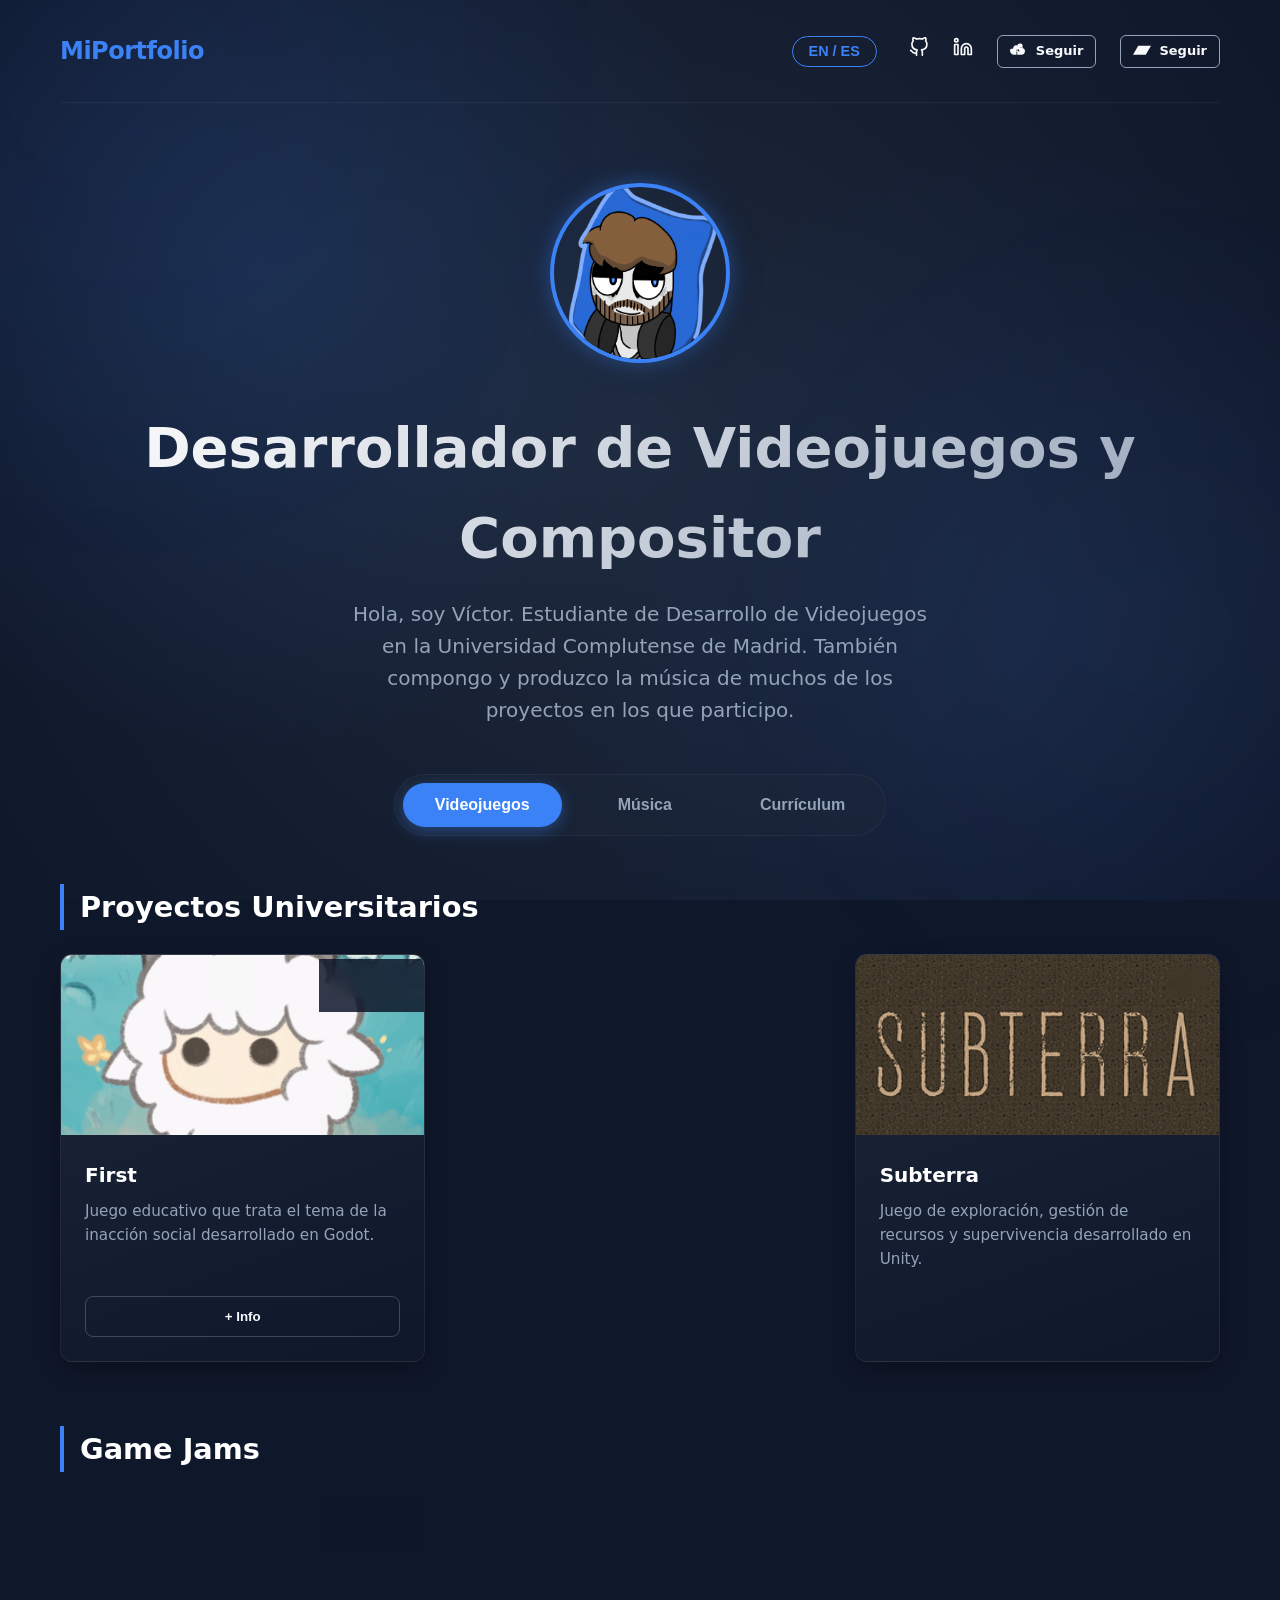
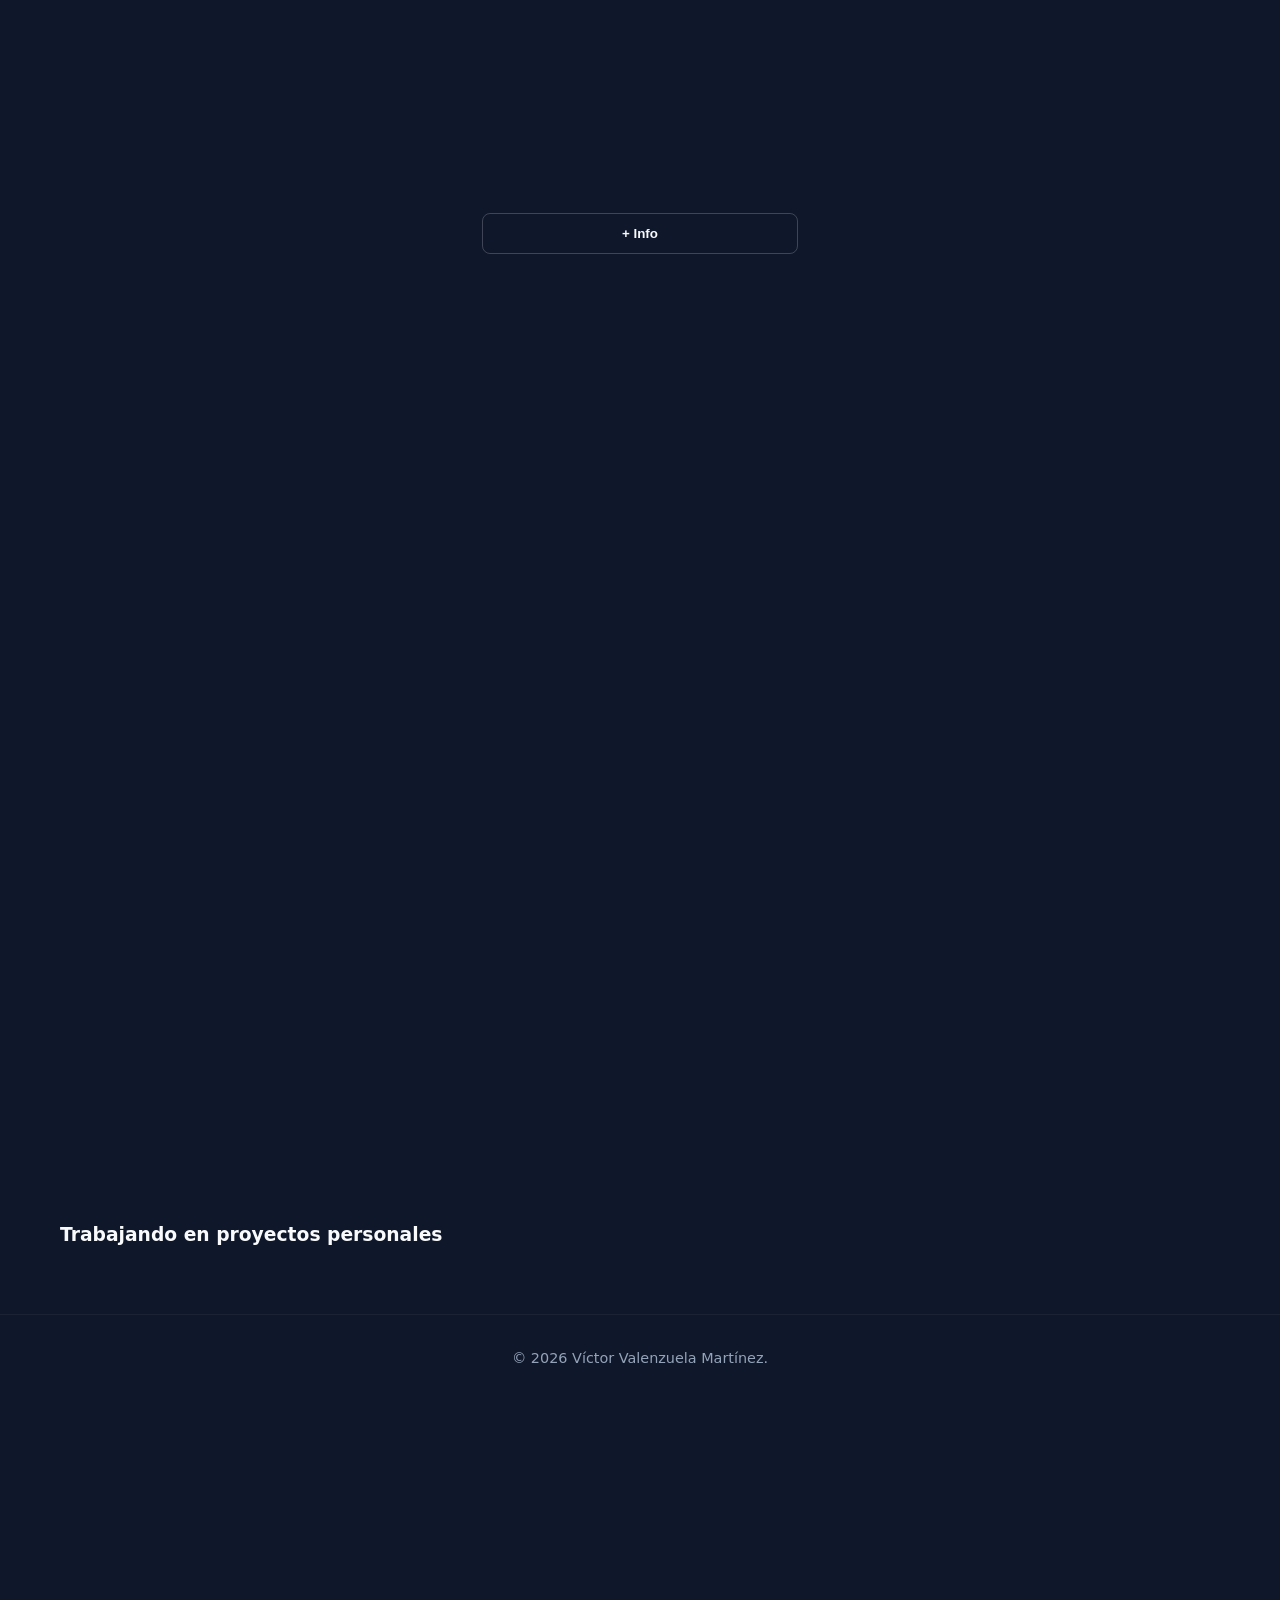
==== commit e206708b: "Añadido dolus a los proyectos" ====
--- a/index.html
+++ b/index.html
@@ -403,12 +403,14 @@
                 <div class="data-desc-es">
                   Juego desarrollado para la Global Game Jam 2026.<br />
                   Tema: Máscaras.<br />
-                  Explora el tren. Conoce a los pasajeros. Descifra los mensajes. Aprende sobre ti.
+                  Explora el tren. Conoce a los pasajeros. Descifra los mensajes. Aprende sobre ti.<br />
+                  *Juego sin terminar.
                 </div>
                 <div class="data-desc-en">
                   Game developed for the Global Game Jam 2026.<br />
                   Theme: Masks.<br />
-                  Explore the train. Meet the passengers. Decipher the messages. Learn about yourself.
+                  Explore the train. Meet the passengers. Decipher the messages. Learn about yourself.<br />
+                  *Game not ended yet.
                 </div>
                 <div class="data-role-es">
                   <strong>Mi Rol:</strong> Participación en el diseño del juego. Desarrollo de sistemas de movimiento entre vagones e interacción con objetos. Composición y producción de los temas musicales.
@@ -661,10 +663,32 @@
       </div> <!-- End #games-tab -->
 
       <div id="music-tab" class="tab-content">
-        <!-- CATEGORÍA: COMPOSICIONES -->
+        <!-- CATEGORÍA: PROYECTOS EXTERNOS -->
         <section class="category-section">
-          <h2 class="section-title lang-es">Composiciones y Producción</h2>
-          <h2 class="section-title lang-en hidden">Compositions & Production</h2>
+          <h2 class="section-title lang-es">Proyectos Musicales Externos</h2>
+          <h2 class="section-title lang-en hidden">External Music Projects</h2>
+          
+          <div class="music-grid">
+            <!-- Dolus -->
+            <article class="music-card">
+              <div class="music-embed-container">
+                <iframe style="border: 0; width: 100%; height: 470px;" src="https://bandcamp.com/EmbeddedPlayer/album=1001083773/size=large/bgcol=1e293b/linkcol=3b82f6/tracklist=false/transparent=true/" seamless>
+                  <a href="https://imvictorvm.bandcamp.com/album/dolus">Dolus de VictorVM</a>
+                </iframe>
+              </div>
+              <div class="music-info">
+                <h3 class="music-title">Dolus</h3>
+                <p class="music-desc lang-es">Álbum temático basado en el paso del tiempo, realizado como proyecto universitario.</p>
+                <p class="music-desc lang-en hidden">Thematic album based on the passage of time, made as a university project.</p>
+              </div>
+            </article>
+          </div>
+        </section>
+
+        <!-- CATEGORÍA: MÚSICA PARA VIDEOJUEGOS -->
+        <section class="category-section" style="margin-top: 3rem;">
+          <h2 class="section-title lang-es">Música para Videojuegos</h2>
+          <h2 class="section-title lang-en hidden">Video Game Music</h2>
           
           <div class="music-grid">
             <!-- Cortejos Enramados -->
@@ -737,16 +761,16 @@
               </div>
             </article>
           </div>
-
-          <div class="music-footer">
-            <p class="lang-es">Toda la música disponible en:</p>
-            <p class="lang-en hidden">All the music available at:</p>
-            <div class="music-links">
-              <a href="https://soundcloud.com/imvictorvm" target="_blank" class="custom-follow-btn">SoundCloud</a>
-              <a href="https://imvictorvm.bandcamp.com" target="_blank" class="custom-follow-btn">Bandcamp</a>
-            </div>
+        </section>
+
+        <div class="music-footer">
+          <p class="lang-es">Toda la música disponible en:</p>
+          <p class="lang-en hidden">All the music available at:</p>
+          <div class="music-links">
+            <a href="https://soundcloud.com/imvictorvm" target="_blank" class="custom-follow-btn">SoundCloud</a>
+            <a href="https://imvictorvm.bandcamp.com" target="_blank" class="custom-follow-btn">Bandcamp</a>
           </div>
-        </section>
+        </div>
       </div> <!-- End #music-tab -->
 
       <div id="cv-tab" class="tab-content">
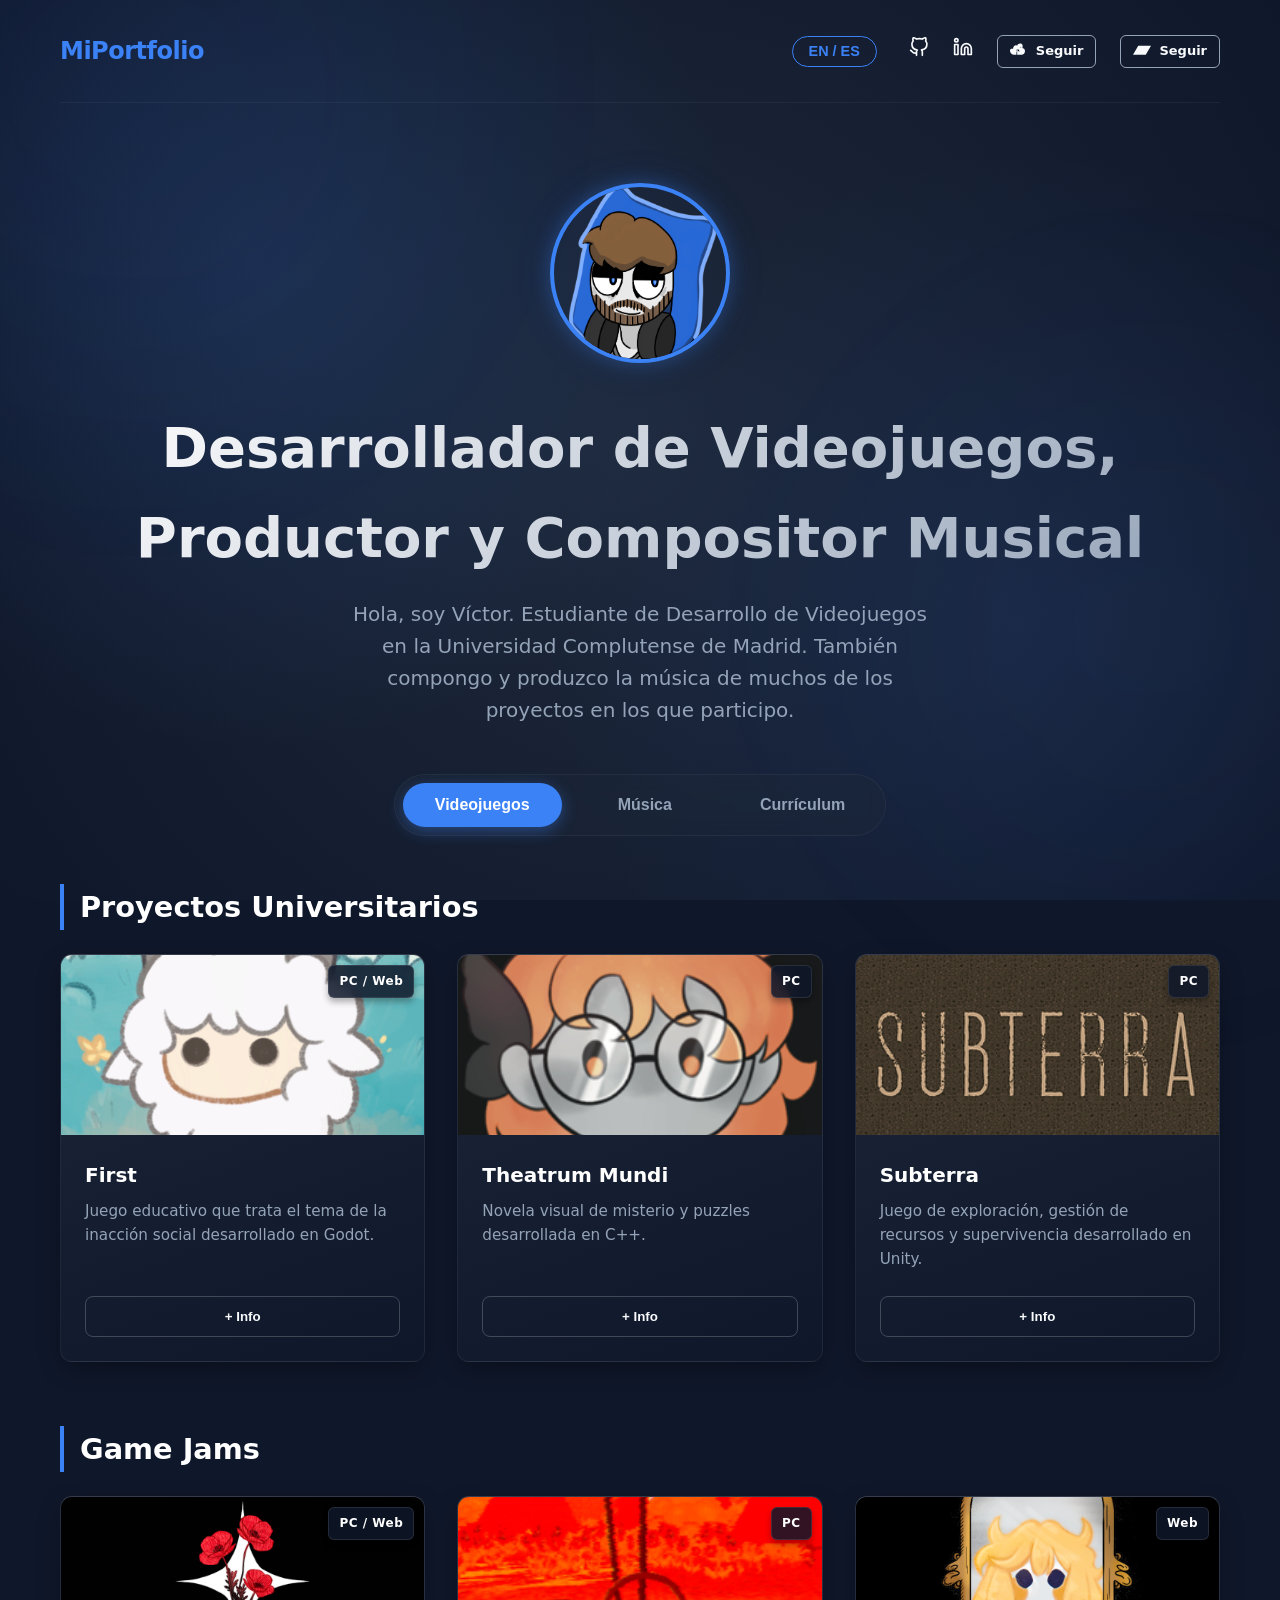
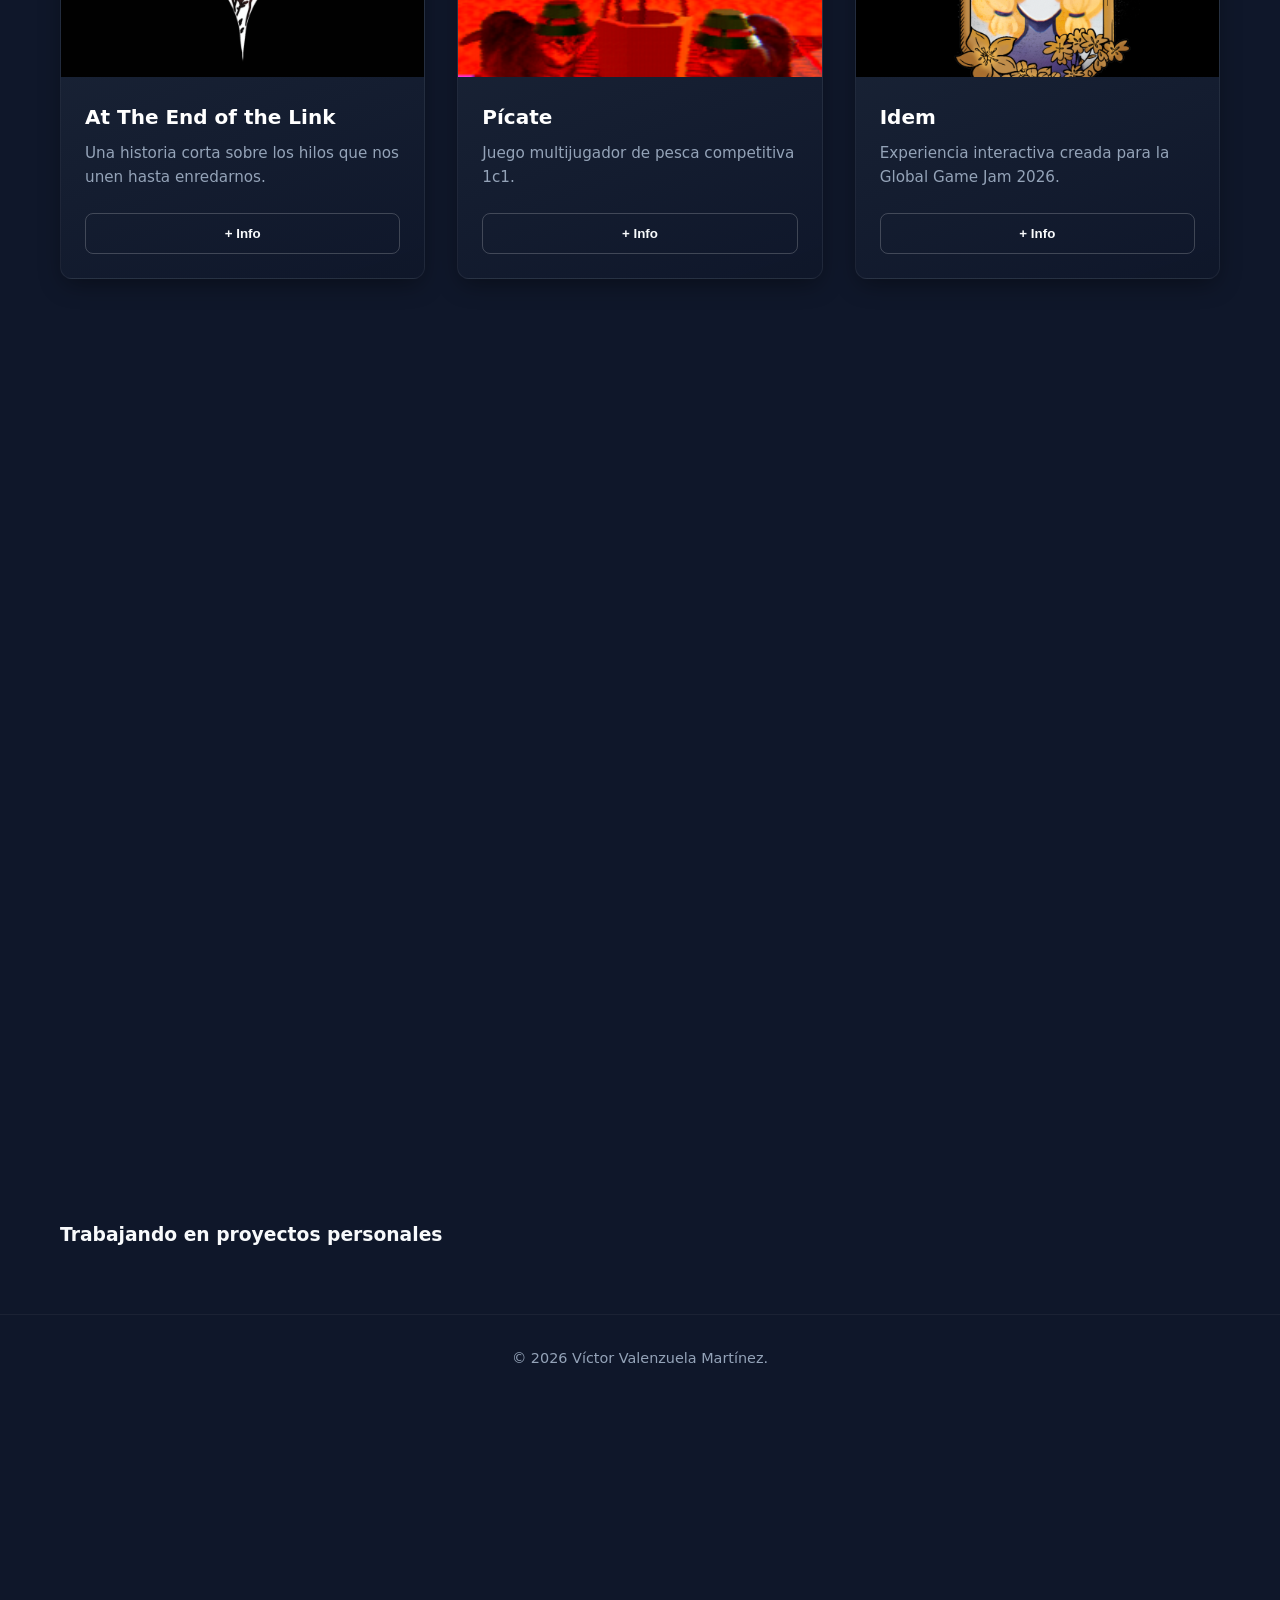
==== commit 1b52312d: "Ajuste en el título" ====
--- a/index.html
+++ b/index.html
@@ -3,7 +3,7 @@
   <head>
     <meta charset="UTF-8" />
     <meta name="viewport" content="width=device-width, initial-scale=1.0" />
-    <title>MiPortfolio | Mis Videojuegos</title>
+    <title>MiPortfolio | Mis Videojuegos y Composiciones</title>
 
     <link rel="stylesheet" href="style.css" />
     <link rel="icon" type="image/png" href="img/victor.png" />
@@ -75,8 +75,8 @@
         <div class="profile-container">
           <img src="img/victor.png" alt="Víctor" class="profile-img" />
         </div>
-        <h1 class="lang-es">Desarrollador de Videojuegos y Compositor</h1>
-        <h1 class="lang-en hidden">Videogame Developer and Composer</h1>
+        <h1 class="lang-es">Desarrollador de Videojuegos, Productor y Compositor Musical</h1>
+        <h1 class="lang-en hidden">Videogame Developer, Producer and Musical Composer</h1>
         <p class="lang-es">
           Hola, soy Víctor. Estudiante de Desarrollo de Videojuegos en la
           Universidad Complutense de Madrid. También compongo y produzco la música de muchos de los proyectos en los que participo.
